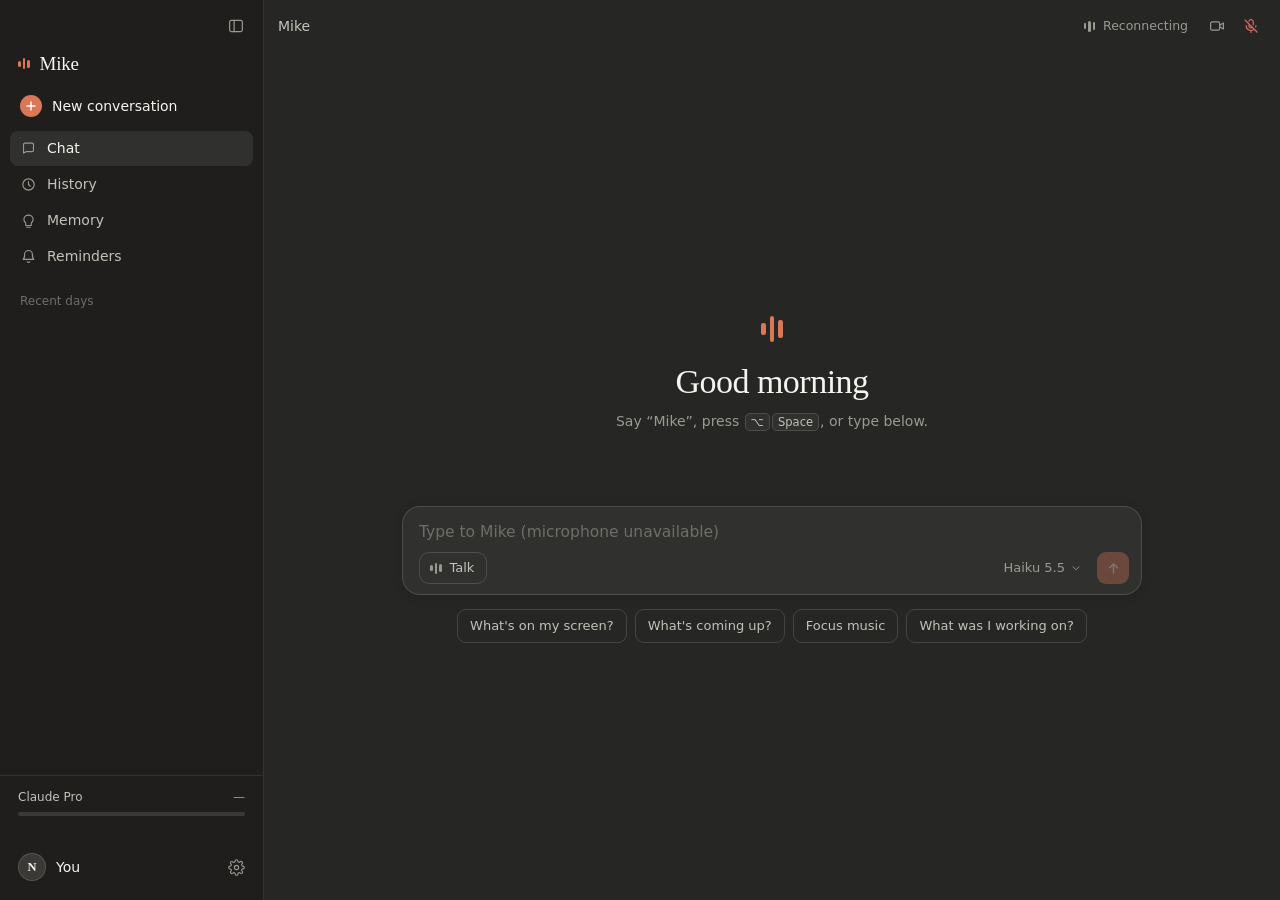
==== static/index.html @ 7b97daac "Mike: voice assistant for macOS Wake-word voice assistant with a native Mac app, speaker check so a " ====
<!doctype html>
<html lang="en" data-theme="dark">
<head>
  <meta charset="utf-8">
  <meta name="viewport" content="width=device-width, initial-scale=1">
  <title>Mike</title>
  <link rel="stylesheet" href="/static/style.css">
</head>
<body data-state="offline">
  <div class="app" id="app">
    <!-- ===================================================== sidebar -->
    <aside class="side" id="side">
      <div class="side-top drag">
        <button class="icon-btn nodrag" id="sideToggle" title="Hide sidebar (⌘\)">
          <svg viewBox="0 0 24 24"><rect x="3.5" y="4.5" width="17" height="15" rx="2.5"/><path d="M9.5 4.5v15"/></svg>
        </button>
      </div>
      <div class="brand">
        <span class="mark" aria-hidden="true"><i></i><i></i><i></i></span>
        <span class="brand-name">Mike</span>
      </div>
      <button class="new-btn" id="newBtn" title="New conversation (⌘N)">
        <svg viewBox="0 0 24 24"><path d="M12 5v14M5 12h14"/></svg><span>New conversation</span>
      </button>
      <nav class="nav" id="nav">
        <button data-view="chat" class="on"><svg viewBox="0 0 24 24"><path d="M5 18.5V6.5a2 2 0 0 1 2-2h10a2 2 0 0 1 2 2v8a2 2 0 0 1-2 2H8.5z"/></svg><span>Chat</span></button>
        <button data-view="history"><svg viewBox="0 0 24 24"><circle cx="12" cy="12" r="8"/><path d="M12 8v4l2.5 2.5"/></svg><span>History</span></button>
        <button data-view="memory"><svg viewBox="0 0 24 24"><path d="M12 4.5c-3.6 0-6.5 2.6-6.5 6 0 2.1 1.1 3.7 2.6 4.8V19h7.8v-3.7c1.5-1.1 2.6-2.7 2.6-4.8 0-3.4-2.9-6-6.5-6zM9.5 21.5h5"/></svg><span>Memory</span></button>
        <button data-view="reminders"><svg viewBox="0 0 24 24"><path d="M6.5 9a5.5 5.5 0 0 1 11 0c0 5.5 2 7 2 7h-15s2-1.5 2-7M10.3 19.5a2 2 0 0 0 3.4 0"/></svg><span>Reminders</span><em class="count" id="remCount"></em></button>
      </nav>
      <div class="recents">
        <div class="side-label">Recent days</div>
        <div class="recent-list" id="recentList"></div>
      </div>
      <div class="side-foot">
        <div class="usage" id="usage" title="Claude Pro usage in the current 5-hour window">
          <div class="usage-row"><span>Claude Pro</span><span id="usageText">—</span></div>
          <div class="meter"><i id="usageBar"></i></div>
          <div class="usage-sub" id="resetText"></div>
        </div>
        <button class="me" id="meBtn" title="Settings (⌘,)">
          <span class="avatar" id="avatar">N</span>
          <span class="me-name" id="meName">You</span>
          <svg viewBox="0 0 24 24" class="gear"><circle cx="12" cy="12" r="3"/><path d="M19.4 15a1.7 1.7 0 0 0 .3 1.8l.1.1a2 2 0 1 1-2.8 2.8l-.1-.1a1.7 1.7 0 0 0-1.8-.3 1.7 1.7 0 0 0-1 1.5V21a2 2 0 0 1-4 0v-.1a1.7 1.7 0 0 0-1.1-1.5 1.7 1.7 0 0 0-1.8.3l-.1.1a2 2 0 1 1-2.8-2.8l.1-.1a1.7 1.7 0 0 0 .3-1.8 1.7 1.7 0 0 0-1.5-1H3a2 2 0 0 1 0-4h.1a1.7 1.7 0 0 0 1.5-1.1 1.7 1.7 0 0 0-.3-1.8l-.1-.1a2 2 0 1 1 2.8-2.8l.1.1a1.7 1.7 0 0 0 1.8.3H9a1.7 1.7 0 0 0 1-1.5V3a2 2 0 0 1 4 0v.1a1.7 1.7 0 0 0 1 1.5 1.7 1.7 0 0 0 1.8-.3l.1-.1a2 2 0 1 1 2.8 2.8l-.1.1a1.7 1.7 0 0 0-.3 1.8V9a1.7 1.7 0 0 0 1.5 1H21a2 2 0 0 1 0 4h-.1a1.7 1.7 0 0 0-1.5 1z"/></svg>
        </button>
      </div>
    </aside>

    <!-- ===================================================== main -->
    <main class="pane">
      <header class="top drag">
        <button class="icon-btn nodrag side-open" id="sideOpen" title="Show sidebar (⌘\)">
          <svg viewBox="0 0 24 24"><rect x="3.5" y="4.5" width="17" height="15" rx="2.5"/><path d="M9.5 4.5v15"/></svg>
        </button>
        <div class="top-title" id="topTitle">Mike</div>
        <div class="top-right">
          <div class="status nodrag" id="status" title="What Mike is doing">
            <span class="mark live" aria-hidden="true"><i></i><i></i><i></i></span>
            <span id="statusText">Starting</span>
          </div>
          <button class="icon-btn nodrag" id="camBtn" title="Camera">
            <svg viewBox="0 0 24 24"><path d="M3.5 8.5a2 2 0 0 1 2-2h8a2 2 0 0 1 2 2v7a2 2 0 0 1-2 2h-8a2 2 0 0 1-2-2zM15.5 11l5-3v8l-5-3"/></svg>
          </button>
          <button class="icon-btn nodrag" id="micBtn" title="Microphone">
            <svg class="ico-on" viewBox="0 0 24 24"><rect x="9" y="3.5" width="6" height="11" rx="3"/><path d="M5.5 11.5a6.5 6.5 0 0 0 13 0M12 18v2.5"/></svg>
            <svg class="ico-off" viewBox="0 0 24 24"><path d="M4 4l16 16M9 9v2.5a3 3 0 0 0 5 2.2M15 10.5V6.5a3 3 0 0 0-5.8-1M5.5 11.5a6.5 6.5 0 0 0 10.6 5M18.3 13.3a6.5 6.5 0 0 0 .2-1.8M12 18v2.5"/></svg>
          </button>
        </div>
      </header>

      <!-- camera preview -->
      <div class="pip hidden" id="pip">
        <video id="cam" autoplay playsinline muted></video>
        <div class="pip-flash" id="camFlash"></div>
        <div class="pip-foot"><span id="presence">Camera off</span><button class="link" id="pipClose">Turn off</button></div>
      </div>

      <!-- ------------------------------------------- chat -->
      <section class="view chat" id="view-chat" data-view="chat">
        <div class="thread" id="thread" aria-live="polite">
          <div class="hero" id="empty">
            <span class="mark big" aria-hidden="true"><i></i><i></i><i></i></span>
            <h1 id="greeting">Good evening</h1>
            <p class="hero-sub">Say “Mike”, press <kbd>⌥</kbd><kbd>Space</kbd>, or type below.</p>
          </div>
        </div>

        <div class="dock">
          <div class="caption" id="caption" aria-live="polite"></div>

          <div class="confirm hidden" id="confirm" role="dialog" aria-labelledby="confirmTitle">
            <div class="confirm-body">
              <div class="confirm-title" id="confirmTitle"></div>
              <div class="confirm-sub">Say “yes” or “no”, or choose below.</div>
              <details><summary>Details</summary><pre id="confirmDetail"></pre></details>
            </div>
            <div class="confirm-actions">
              <button class="btn" id="denyBtn">Don't allow</button>
              <button class="btn primary" id="allowBtn">Allow</button>
            </div>
          </div>

          <form class="composer" id="form">
            <textarea id="input" rows="1" autocomplete="off" spellcheck="false" placeholder="Talk or type to Mike"></textarea>
            <div class="composer-row">
              <div class="composer-left">
                <button type="button" class="chip-btn" id="talkBtn" title="Talk (⌥Space)">
                  <span class="mark" aria-hidden="true"><i></i><i></i><i></i></span><span id="talkText">Talk</span>
                </button>
              </div>
              <div class="composer-right">
                <div class="model-pick">
                  <button type="button" class="model-btn" id="modelBtn"><span id="modelName">Haiku 5.5</span><svg viewBox="0 0 24 24"><path d="M7 10l5 5 5-5"/></svg></button>
                  <div class="menu hidden" id="modelMenu" role="menu"></div>
                </div>
                <button type="button" class="send stop hidden" id="stopBtn" title="Stop (Esc)"><svg viewBox="0 0 24 24"><rect x="7.5" y="7.5" width="9" height="9" rx="1.5"/></svg></button>
                <button type="submit" class="send" id="sendBtn" title="Send (Return)"><svg viewBox="0 0 24 24"><path d="M12 18.5v-13M6.5 11L12 5.5l5.5 5.5"/></svg></button>
              </div>
            </div>
          </form>
          <div class="suggest" id="suggestions">
            <button data-say="What's on my screen right now?">What's on my screen?</button>
            <button data-say="What have I got coming up?">What's coming up?</button>
            <button data-say="Put on something to focus to on Spotify.">Focus music</button>
            <button data-say="What was I working on lately?">What was I working on?</button>
          </div>
        </div>
      </section>

      <!-- ------------------------------------------- history -->
      <section class="view page hidden" id="view-history" data-view="history">
        <div class="page-inner">
          <div class="page-head">
            <h2>History</h2>
            <p>Every conversation with Mike, by day. Mike can search this too, just ask.</p>
          </div>
          <div class="search"><svg viewBox="0 0 24 24"><circle cx="11" cy="11" r="6.5"/><path d="M20 20l-4.2-4.2"/></svg><input id="historySearch" placeholder="Search conversations"></div>
          <div class="day-tabs" id="dayTabs"></div>
          <div class="history" id="historyList"></div>
        </div>
      </section>

      <!-- ------------------------------------------- memory -->
      <section class="view page hidden" id="view-memory" data-view="memory">
        <div class="page-inner">
          <div class="page-head">
            <h2>Memory</h2>
            <p>What Mike knows about you. He adds to it as you talk; you can edit it any time.</p>
          </div>
          <form class="add-row" id="memoryForm">
            <input id="memoryInput" placeholder="Add something Mike should remember…" autocomplete="off">
            <button class="btn" type="submit">Add</button>
          </form>
          <ul class="list" id="memoryList"></ul>
          <div class="page-foot" id="memoryFoot"></div>
        </div>
      </section>

      <!-- ------------------------------------------- reminders -->
      <section class="view page hidden" id="view-reminders" data-view="reminders">
        <div class="page-inner">
          <div class="page-head">
            <h2>Reminders</h2>
            <p>Reminders, timers and alarms Mike will say out loud. Try “Mike, remind me at 6 to call home”.</p>
          </div>
          <ul class="list" id="reminderList"></ul>
        </div>
      </section>
    </main>
  </div>

  <!-- ===================================================== settings -->
  <div class="overlay hidden" id="settings" role="dialog" aria-label="Settings">
    <div class="modal">
      <aside class="modal-nav" id="setNav">
        <div class="modal-title">Settings</div>
        <button data-sec="general" class="on">General</button>
        <button data-sec="model">Model</button>
        <button data-sec="voice">Voice &amp; hearing</button>
        <button data-sec="memory">Memory</button>
        <button data-sec="proactive">Proactive</button>
        <button data-sec="pet">Desktop pet</button>
        <button data-sec="privacy">Privacy &amp; permissions</button>
        <button data-sec="about">About</button>
      </aside>
      <div class="modal-body">
        <button class="icon-btn modal-close" id="setClose" title="Close (Esc)"><svg viewBox="0 0 24 24"><path d="M6.5 6.5l11 11M17.5 6.5l-11 11"/></svg></button>

        <section class="sec" data-sec="general">
          <h3>General</h3>
          <div class="row"><div class="row-text"><b>What should Mike call you?</b><span>Used in greetings.</span></div>
            <input class="field" id="setName" placeholder="Your name"></div>
          <div class="row"><div class="row-text"><b>Appearance</b></div>
            <div class="seg" id="setTheme"><button data-v="dark">Dark</button><button data-v="light">Light</button><button data-v="system">System</button></div></div>
          <div class="row"><div class="row-text"><b>Open at login</b><span>Start Mike when you log in to your Mac.</span></div>
            <button class="switch" id="setLogin" role="switch"><i></i></button></div>
          <div class="row"><div class="row-text"><b>Show this window at launch</b><span>Otherwise Mike starts quietly as the desktop pet.</span></div>
            <button class="switch" id="setShowLaunch" role="switch"><i></i></button></div>
          <div class="row"><div class="row-text"><b>Sounds</b><span>A soft chime when Mike starts and stops listening.</span></div>
            <button class="switch" id="setChime" role="switch"><i></i></button></div>
          <div class="row col"><div class="row-text"><b>Keyboard shortcuts</b></div>
            <div class="keys">
              <div><span>Talk to Mike, from any app</span><span><kbd>⌥</kbd><kbd>Space</kbd></span></div>
              <div><span>Quit Mike, from any app</span><span><kbd>⌥</kbd><kbd>⇧</kbd><kbd>Q</kbd></span></div>
              <div><span>Stop Mike</span><span><kbd>Esc</kbd></span></div>
              <div><span>New conversation</span><span><kbd>⌘</kbd><kbd>N</kbd></span></div>
              <div><span>Settings</span><span><kbd>⌘</kbd><kbd>,</kbd></span></div>
            </div></div>
        </section>

        <section class="sec hidden" data-sec="model">
          <h3>Model</h3>
          <div class="choices" id="setModels"></div>
          <div class="row"><div class="row-text"><b>Thinking effort</b><span>More effort is smarter but slower to answer.</span></div>
            <div class="seg" id="setEffort"><button data-v="low">Low</button><button data-v="medium">Medium</button><button data-v="high">High</button></div></div>
          <div class="row"><div class="row-text"><b>Start fresh after a break</b><span>Keeps replies fast. Memory carries over.</span></div>
            <select class="field select" id="setFresh"><option value="15">15 minutes</option><option value="30">30 minutes</option><option value="60">1 hour</option><option value="180">3 hours</option><option value="0">Never</option></select></div>
          <div class="row"><div class="row-text"><b>Claude Pro usage</b><span id="setUsage">Shown after your first request</span></div>
            <button class="btn" id="setReset">New conversation</button></div>
          <h4 class="sub">Backup brain</h4>
          <p class="sec-note">When your Claude limit runs out or Claude can't be reached, Mike keeps going on free models: cloud first, then a model on your Mac if you're offline. He switches back to Claude by himself.</p>
          <div class="row"><div class="row-text"><b>Use the backup</b><span id="backupState">Add a free key below to turn it on.</span></div>
            <div class="seg" id="setBrainMode"><button data-v="auto">Automatically</button><button data-v="claude">Never</button><button data-v="free">Always</button></div></div>
          <div class="perms" id="providers"></div>
        </section>

        <section class="sec hidden" data-sec="voice">
          <h3>Voice &amp; hearing</h3>
          <div class="row"><div class="row-text"><b>Voice</b></div>
            <div class="inline"><select class="field select" id="setVoice"></select><button class="btn" id="setVoicePreview">Preview</button></div></div>
          <div class="row"><div class="row-text"><b>Speaking speed</b><span id="setSpeedText">1.05×</span></div>
            <input type="range" class="range" id="setSpeed" min="0.8" max="1.4" step="0.05"></div>
          <div class="row"><div class="row-text"><b>Listen for “Mike”</b><span>Off: start Mike with ⌥Space, the pet, or by typing.</span></div>
            <button class="switch" id="setWake" role="switch"><i></i></button></div>
          <div class="row"><div class="row-text"><b>Talk over Mike</b><span>Start speaking while he talks and he stops to listen.</span></div>
            <button class="switch" id="setBarge" role="switch"><i></i></button></div>
          <div class="row"><div class="row-text"><b>Only answer my voice</b><span>Without his name, Mike only responds to your voice, so TV and videos can't talk to him. He learns your voice each time you say “Mike”.</span></div>
            <div class="inline"><button class="btn" id="voiceReset">Relearn</button><button class="switch" id="setVoiceMatch" role="switch"><i></i></button></div></div>
          <div class="row"><div class="row-text"><b>Keep listening after a reply</b><span>Answer back without saying his name again.</span></div>
            <select class="field select" id="setFollow"><option value="0">Off</option><option value="6">6 seconds</option><option value="10">10 seconds</option><option value="15">15 seconds</option><option value="25">25 seconds</option></select></div>
          <div class="row"><div class="row-text"><b>Microphone</b><span id="micHint">Mike listens on this device.</span></div>
            <div class="inline"><select class="field select" id="setMicDevice"></select><button class="switch" id="setMic" role="switch"><i></i></button></div></div>
        </section>

        <section class="sec hidden" data-sec="memory">
          <h3>Memory</h3>
          <div class="row"><div class="row-text"><b>Remember automatically</b><span>After each conversation, Mike saves what's worth keeping.</span></div>
            <button class="switch" id="setMemAuto" role="switch"><i></i></button></div>
          <div class="row"><div class="row-text"><b>Use Claude's memory</b><span id="setClaudeMemText">Mike reads the notes from your Claude Code sessions.</span></div>
            <button class="switch" id="setClaudeMem" role="switch"><i></i></button></div>
          <div class="row"><div class="row-text"><b>What Mike knows</b><span id="setMemCount">—</span></div>
            <div class="inline"><button class="btn" id="setMemOpen">View memory</button><button class="btn" id="setMemFile">Open file</button></div></div>
        </section>

        <section class="sec hidden" data-sec="proactive">
          <h3>Proactive</h3>
          <div class="row"><div class="row-text"><b>Welcome back</b><span>A short hello when you return after a while.</span></div>
            <button class="switch" id="setWelcome" role="switch"><i></i></button></div>
          <div class="row"><div class="row-text"><b>Morning briefing</b><span>Weather and what's on today, the first time you sit down.</span></div>
            <button class="switch" id="setMorning" role="switch"><i></i></button></div>
          <div class="row"><div class="row-text"><b>Break reminders</b><span>A nudge to stretch after working nonstop.</span></div>
            <select class="field select" id="setBreak"><option value="0">Off</option><option value="60">Every hour</option><option value="90">Every 90 minutes</option><option value="120">Every 2 hours</option><option value="180">Every 3 hours</option></select></div>
        </section>

        <section class="sec hidden" data-sec="pet">
          <h3>Desktop pet</h3>
          <div class="row"><div class="row-text"><b>Show the pet</b><span>The pet is how Mike appears when you call him.</span></div>
            <div class="seg" id="setPetMode"><button data-v="active">When active</button><button data-v="always">Always</button><button data-v="off">Never</button></div></div>
          <div class="pet-grid" id="petGrid"></div>
        </section>

        <section class="sec hidden" data-sec="privacy">
          <h3>Privacy &amp; permissions</h3>
          <p class="sec-note">Speech is transcribed on your Mac. Only your requests go to Claude, on your Pro plan.</p>
          <div class="perms" id="perms"></div>
          <div class="row"><div class="row-text"><b>Use the camera to notice you</b><span>Off: Mike notices you from keyboard and mouse activity and only turns the camera on when you ask him to look.</span></div>
            <button class="switch" id="setCamPresence" role="switch"><i></i></button></div>
          <div class="row"><div class="row-text"><b>Camera</b></div><select class="field select" id="setCamDevice"></select></div>
        </section>

        <section class="sec hidden" data-sec="about">
          <h3>About</h3>
          <div class="about">
            <span class="mark big" aria-hidden="true"><i></i><i></i><i></i></span>
            <div><b>Mike</b><span id="aboutVersion">Version 1.0</span></div>
          </div>
          <div class="row"><div class="row-text"><b>Brain</b><span id="aboutBrain">Claude Code on your Claude Pro plan</span></div></div>
          <div class="row"><div class="row-text"><b>Data folder</b><span id="aboutData">~/mike/data</span></div>
            <button class="btn" id="aboutOpenData">Show in Finder</button></div>
          <div class="row"><div class="row-text"><b>Quit Mike</b><span>Also stops listening. Shortcut: ⌥⇧Q.</span></div>
            <button class="btn danger" id="aboutQuit">Quit</button></div>
        </section>
      </div>
    </div>
  </div>

  <div class="overlay hidden" id="gate">
    <div class="gate">
      <p>Mike needs one click to start listening and speaking.</p>
      <button class="btn primary" id="gateBtn">Start Mike</button>
    </div>
  </div>

  <script type="module" src="/static/app.js"></script>
</body>
</html>
---- static/style.css ----
/* Mike — calm, professional dark interface (light theme included). */
:root, [data-theme="dark"] {
  color-scheme: dark;
  --bg: #262624;          /* main surface */
  --side: #1f1e1d;        /* sidebar */
  --raise: #30302e;       /* composer, cards */
  --raise-2: #3a3936;     /* hover */
  --sunk: #1a1918;        /* inputs inside cards */
  --line: rgba(222, 220, 209, 0.10);
  --line-2: rgba(222, 220, 209, 0.17);
  --text: #f5f4ef;
  --text-2: #c3c1b8;
  --muted: #9b998f;
  --faint: #6f6d66;
  --accent: #d97757;      /* clay */
  --accent-2: #c6613f;
  --accent-ink: #ffffff;
  --accent-soft: rgba(217, 119, 87, 0.14);
  --danger: #e0685a;
  --shadow: 0 10px 40px rgba(0, 0, 0, 0.45), 0 0 0 1px rgba(222, 220, 209, 0.08);
}
[data-theme="light"] {
  color-scheme: light;
  --bg: #faf9f5; --side: #f3f1ea; --raise: #ffffff; --raise-2: #f0eee6; --sunk: #f5f4ee;
  --line: rgba(31, 30, 29, 0.10); --line-2: rgba(31, 30, 29, 0.17);
  --text: #1f1e1d; --text-2: #3d3d3a; --muted: #73726c; --faint: #a3a19a;
  --accent: #c96442; --accent-2: #b4552f; --accent-ink: #ffffff; --accent-soft: rgba(201, 100, 66, 0.10);
  --danger: #c0473a;
  --shadow: 0 10px 40px rgba(31, 30, 29, 0.12), 0 0 0 1px rgba(31, 30, 29, 0.08);
}

* { box-sizing: border-box; }
html, body { margin: 0; height: 100%; }
body {
  background: var(--bg); color: var(--text);
  font: 14px/1.5 -apple-system, BlinkMacSystemFont, "SF Pro Text", "Helvetica Neue", system-ui, sans-serif;
  -webkit-font-smoothing: antialiased; overflow: hidden;
  -webkit-user-select: none; user-select: none;
}
input, textarea, select, button { font: inherit; color: inherit; }
button { cursor: default; background: none; border: 0; padding: 0; }
svg { width: 18px; height: 18px; fill: none; stroke: currentColor; stroke-width: 1.6; stroke-linecap: round; stroke-linejoin: round; flex: none; }
.hidden { display: none !important; }
kbd {
  display: inline-block; min-width: 20px; padding: 1px 5px; margin: 0 1px; border-radius: 5px; text-align: center;
  font: 500 11.5px -apple-system, system-ui; color: var(--text-2); background: var(--raise); border: 1px solid var(--line-2);
}
::selection { background: var(--accent-soft); }
.reply, .you, .list li span, pre { -webkit-user-select: text; user-select: text; }

/* ---------------------------------------------------------------- Mike mark (status glyph) */
.mark { display: inline-flex; align-items: center; gap: 2px; height: 14px; }
.mark i { width: 2.5px; height: 6px; border-radius: 2px; background: currentColor; }
.mark i:nth-child(2) { height: 11px; } .mark i:nth-child(3) { height: 8px; }
.mark.big { height: 30px; gap: 4px; color: var(--accent); }
.mark.big i { width: 4.5px; height: 12px; } .mark.big i:nth-child(2) { height: 26px; } .mark.big i:nth-child(3) { height: 18px; }
@keyframes bar { 0%, 100% { transform: scaleY(1); } 50% { transform: scaleY(.4); } }
@keyframes breathe { 0%, 100% { opacity: .4; } 50% { opacity: 1; } }
body[data-state="listening"] .mark.live, body[data-state="speaking"] .mark.live,
body[data-state="listening"] #talkBtn .mark, body[data-state="speaking"] #talkBtn .mark { color: var(--accent); }
body[data-state="listening"] .mark.live i, body[data-state="speaking"] .mark.live i,
body[data-state="listening"] #talkBtn .mark i, body[data-state="speaking"] #talkBtn .mark i { animation: bar .9s ease-in-out infinite; }
.mark i:nth-child(2) { animation-delay: .15s !important; } .mark i:nth-child(3) { animation-delay: .3s !important; }
body[data-state="thinking"] .mark.live i { animation: breathe 1.2s ease-in-out infinite; }
body[data-state="confirming"] .mark.live { color: var(--accent); }

/* ---------------------------------------------------------------- layout */
.app { display: flex; height: 100vh; }
.icon-btn {
  width: 30px; height: 30px; display: inline-grid; place-items: center; border-radius: 8px; color: var(--muted);
  transition: background .15s, color .15s;
}
.icon-btn:hover { background: var(--raise-2); color: var(--text); }

/* sidebar */
.side {
  width: 264px; flex: none; display: flex; flex-direction: column; background: var(--side);
  border-right: 1px solid var(--line); transition: margin-left .22s ease; min-height: 0;
}
.app.collapsed .side { margin-left: -265px; }
.side-top { height: 52px; display: flex; align-items: center; justify-content: flex-end; padding: 0 12px 0 84px; flex: none; }
.brand { display: flex; align-items: center; gap: 10px; padding: 2px 18px 14px; color: var(--accent); }
.brand-name { font: 500 19px/1 "New York", ui-serif, Georgia, serif; color: var(--text); letter-spacing: -.01em; }
.new-btn {
  margin: 0 10px 6px; display: flex; align-items: center; gap: 10px; padding: 8px 10px; border-radius: 10px;
  color: var(--text); font-weight: 500;
}
.new-btn svg { width: 14px; height: 14px; padding: 4px; box-sizing: content-box; border-radius: 50%; background: var(--accent); color: var(--accent-ink); stroke-width: 2.4; }
.new-btn:hover { background: var(--raise-2); }
.nav { display: flex; flex-direction: column; gap: 1px; padding: 0 10px; }
.nav button, .recent-list button {
  display: flex; align-items: center; gap: 10px; padding: 7px 10px; border-radius: 8px; color: var(--text-2); text-align: left;
}
.nav button:hover, .recent-list button:hover { background: var(--raise-2); color: var(--text); }
.nav button.on { background: var(--raise); color: var(--text); }
.nav svg { width: 17px; height: 17px; color: var(--muted); }
.nav .count { margin-left: auto; font: 500 11.5px -apple-system; font-style: normal; color: var(--muted); }
.recents { flex: 1; min-height: 0; display: flex; flex-direction: column; margin-top: 18px; }
.side-label { padding: 0 20px 6px; font-size: 12px; color: var(--faint); font-weight: 500; }
.recent-list { overflow-y: auto; padding: 0 10px 10px; display: flex; flex-direction: column; gap: 1px; }
.recent-list button { flex-direction: column; align-items: flex-start; gap: 0; padding: 6px 10px; }
.recent-list b { font-weight: 500; font-size: 13px; color: var(--text-2); }
.recent-list span { font-size: 12px; color: var(--faint); white-space: nowrap; overflow: hidden; text-overflow: ellipsis; max-width: 100%; }
.side-foot { border-top: 1px solid var(--line); padding: 12px 10px; display: flex; flex-direction: column; gap: 10px; }
.usage { padding: 0 8px; }
.usage-row { display: flex; justify-content: space-between; font-size: 12px; color: var(--muted); }
.usage-row span:first-child { color: var(--text-2); font-weight: 500; }
.meter { height: 4px; border-radius: 3px; background: var(--raise-2); margin: 6px 0 4px; overflow: hidden; }
.meter i { display: block; height: 100%; width: 0; background: var(--text-2); border-radius: 3px; transition: width .5s; }
.meter i.high { background: var(--accent); }
.usage-sub { font-size: 11.5px; color: var(--faint); min-height: 16px; }
.me { display: flex; align-items: center; gap: 10px; padding: 7px 8px; border-radius: 10px; text-align: left; }
.me:hover { background: var(--raise-2); }
.avatar {
  width: 28px; height: 28px; border-radius: 50%; display: grid; place-items: center; flex: none;
  background: var(--raise-2); color: var(--text); font: 600 12.5px -apple-system; border: 1px solid var(--line-2);
}
.me-name { flex: 1; font-weight: 500; white-space: nowrap; overflow: hidden; text-overflow: ellipsis; }
.me .gear { color: var(--muted); width: 17px; height: 17px; }

/* main pane */
.pane { flex: 1; min-width: 0; display: flex; flex-direction: column; position: relative; }
.top { height: 52px; flex: none; display: flex; align-items: center; gap: 10px; padding: 0 14px; }
.side-open { display: none !important; }
.app.collapsed .side-open { display: inline-grid !important; margin-left: 72px; }
.top-title { font-weight: 500; color: var(--text-2); }
.top-right { margin-left: auto; display: flex; align-items: center; gap: 4px; }
.status { display: flex; align-items: center; gap: 8px; padding: 4px 10px; color: var(--muted); font-size: 12.5px; }
#micBtn .ico-off { display: none; }
#micBtn.off .ico-on { display: none; } #micBtn.off .ico-off { display: block; } #micBtn.off { color: var(--danger); }
#camBtn.on { color: var(--text); background: var(--raise); }

.view { flex: 1; min-height: 0; display: flex; flex-direction: column; }

/* ---------------------------------------------------------------- chat */
.thread { flex: 1; overflow-y: auto; padding: 8px 24px 24px; }
.thread > * { max-width: 740px; margin-left: auto; margin-right: auto; }
.hero { display: flex; flex-direction: column; align-items: center; justify-content: flex-end; text-align: center; min-height: 100%; padding-bottom: 28px; }
.hero h1 { font: 400 34px/1.2 "New York", ui-serif, Georgia, serif; letter-spacing: -.015em; margin: 18px 0 8px; color: var(--text); }
.hero-sub { color: var(--muted); margin: 0; }
.chat.empty .thread { flex: 1 1 0; }
.chat.empty .dock { flex: 1 1 0; }

.turn { padding: 12px 0 6px; }
.you-row { display: flex; gap: 10px; align-items: flex-start; margin-bottom: 14px; }
.you-row .avatar { width: 26px; height: 26px; font-size: 11.5px; margin-top: 7px; }
.you {
  max-width: 85%; padding: 9px 14px; border-radius: 14px;
  background: var(--raise); color: var(--text); white-space: pre-wrap; word-wrap: break-word;
}
.via { display: inline-flex; vertical-align: -3px; margin-left: 8px; color: var(--faint); }
.via svg { width: 14px; height: 14px; }
.actions { display: flex; flex-direction: column; gap: 4px; margin: 0 0 8px; }
.action { display: flex; align-items: center; gap: 8px; font-size: 13px; color: var(--muted); }
.action svg { width: 15px; height: 15px; color: var(--faint); }
.action.denied { color: var(--danger); }
.reply { font: 16px/1.65 "New York", ui-serif, Georgia, serif; color: var(--text); white-space: pre-wrap; word-wrap: break-word; }
.reply.live::after { content: ""; display: inline-block; width: 7px; height: 7px; margin-left: 4px; border-radius: 50%; background: var(--accent); vertical-align: 2px; animation: breathe 1s ease-in-out infinite; }
.meta { margin-top: 8px; font-size: 12px; color: var(--faint); }
.divider { color: var(--faint); font-size: 12px; margin: 18px auto; display: flex; align-items: center; gap: 12px; }
.divider::before, .divider::after { content: ""; flex: 1; height: 1px; background: var(--line); }

.dock { flex: none; padding: 0 24px 16px; }
.dock > * { max-width: 740px; margin-left: auto; margin-right: auto; }
.caption { min-height: 22px; font-size: 13px; color: var(--muted); padding: 0 6px 6px; opacity: 0; transition: opacity .2s; white-space: nowrap; overflow: hidden; text-overflow: ellipsis; }
.caption.show { opacity: 1; }

.composer {
  display: block; background: var(--raise); border: 1px solid var(--line-2); border-radius: 18px; padding: 12px 12px 10px 16px;
  box-shadow: 0 2px 12px rgba(0, 0, 0, .12); transition: border-color .15s;
}
.composer:focus-within { border-color: rgba(222, 220, 209, 0.26); }
[data-theme="light"] .composer:focus-within { border-color: rgba(31, 30, 29, 0.26); }
.composer textarea {
  display: block; width: 100%; resize: none; border: 0; outline: 0; background: transparent; font-size: 15.5px; line-height: 1.5;
  max-height: 180px; padding: 2px 0 8px; overflow-y: hidden; -webkit-user-select: text; user-select: text;
}
.composer textarea.scroll { overflow-y: auto; }
.composer textarea::placeholder { color: var(--faint); }
.composer-row { display: flex; align-items: center; justify-content: space-between; }
.composer-left, .composer-right { display: flex; align-items: center; gap: 6px; }
.chip-btn {
  display: inline-flex; align-items: center; gap: 8px; height: 32px; padding: 0 12px 0 10px; border-radius: 10px;
  color: var(--text-2); border: 1px solid var(--line-2); font-size: 13px;
}
.chip-btn:hover { background: var(--raise-2); color: var(--text); }
.chip-btn .mark { color: var(--muted); }
.model-pick { position: relative; }
.model-btn { display: inline-flex; align-items: center; gap: 4px; height: 32px; padding: 0 8px 0 10px; border-radius: 8px; color: var(--muted); font-size: 13px; }
.model-btn:hover { background: var(--raise-2); color: var(--text); }
.model-btn svg { width: 14px; height: 14px; }
.send {
  width: 32px; height: 32px; display: grid; place-items: center; border-radius: 9px; background: var(--accent); color: var(--accent-ink);
  transition: background .15s, opacity .15s;
}
.send:hover { background: var(--accent-2); }
.send:disabled { opacity: .35; }
.send svg { width: 17px; height: 17px; stroke-width: 2; }
.send.stop { background: var(--text); color: var(--bg); }
.send.stop svg { fill: currentColor; stroke: none; }

.menu {
  position: absolute; right: 0; bottom: calc(100% + 8px); width: 300px; padding: 6px; border-radius: 14px; z-index: 20;
  background: var(--raise); box-shadow: var(--shadow);
}
.menu button { width: 100%; display: grid; grid-template-columns: 1fr 18px; gap: 2px 8px; padding: 8px 10px; border-radius: 9px; text-align: left; }
.menu button:hover { background: var(--raise-2); }
.menu b { font-weight: 500; }
.menu span { grid-column: 1; font-size: 12.5px; color: var(--muted); }
.menu svg { grid-row: 1 / 3; grid-column: 2; align-self: center; color: var(--accent); width: 16px; height: 16px; visibility: hidden; }
.menu .on svg { visibility: visible; }

.suggest { display: flex; flex-wrap: wrap; gap: 8px; justify-content: center; margin-top: 14px; }
.suggest button {
  padding: 6px 12px; border-radius: 9px; border: 1px solid var(--line-2); color: var(--text-2); font-size: 13px;
  transition: background .15s, color .15s;
}
.suggest button:hover { background: var(--raise); color: var(--text); }
.chat:not(.empty) .suggest { display: none; }

.confirm {
  display: flex; gap: 16px; align-items: flex-start; padding: 14px 16px; margin-bottom: 10px; border-radius: 14px;
  background: var(--raise); border: 1px solid var(--line-2);
}
.confirm-body { flex: 1; min-width: 0; }
.confirm-title { font-weight: 600; }
.confirm-sub { color: var(--muted); font-size: 13px; margin-top: 2px; }
.confirm details { margin-top: 6px; font-size: 12.5px; color: var(--muted); }
.confirm pre { max-height: 150px; overflow: auto; background: var(--sunk); padding: 10px; border-radius: 8px; font: 12px ui-monospace, Menlo, monospace; color: var(--text-2); }
.confirm-actions { display: flex; gap: 8px; }

/* camera preview */
.pip {
  position: absolute; top: 56px; right: 16px; width: 280px; border-radius: 14px; overflow: hidden; z-index: 15;
  background: var(--raise); box-shadow: var(--shadow);
}
.pip video { display: block; width: 100%; aspect-ratio: 16 / 10; object-fit: cover; transform: scaleX(-1); background: #000; }
.pip-flash { position: absolute; inset: 0; background: #fff; opacity: 0; pointer-events: none; }
.pip-flash.on { animation: flash .5s ease-out; }
@keyframes flash { 0% { opacity: .55; } 100% { opacity: 0; } }
.pip-foot { display: flex; justify-content: space-between; align-items: center; padding: 8px 12px; font-size: 12.5px; color: var(--muted); }
.link { color: var(--text-2); font-size: 12.5px; }
.link:hover { color: var(--text); text-decoration: underline; }

/* ---------------------------------------------------------------- pages (history, memory, reminders) */
.page { overflow-y: auto; }
.page-inner { max-width: 740px; width: 100%; margin: 0 auto; padding: 18px 24px 40px; }
.page-head h2 { font: 400 28px/1.2 "New York", ui-serif, Georgia, serif; margin: 0 0 6px; letter-spacing: -.01em; }
.page-head p { margin: 0 0 20px; color: var(--muted); }
.search, .add-row { display: flex; align-items: center; gap: 8px; margin-bottom: 14px; }
.search { padding: 0 12px; border-radius: 11px; background: var(--raise); border: 1px solid var(--line-2); }
.search svg { color: var(--faint); width: 16px; height: 16px; }
.search input, .add-row input { flex: 1; border: 0; outline: 0; background: transparent; height: 38px; -webkit-user-select: text; user-select: text; }
.add-row input { padding: 0 12px; border-radius: 11px; background: var(--raise); border: 1px solid var(--line-2); }
.add-row .btn { height: 38px; }
.day-tabs { display: flex; gap: 6px; flex-wrap: wrap; margin-bottom: 8px; }
.day-tabs button { padding: 5px 11px; border-radius: 8px; color: var(--muted); font-size: 12.5px; border: 1px solid var(--line); }
.day-tabs button:hover { color: var(--text); background: var(--raise); }
.day-tabs button.on { color: var(--text); background: var(--raise); border-color: var(--line-2); }
.history { display: flex; flex-direction: column; }
.h-item { padding: 14px 2px; border-bottom: 1px solid var(--line); }
.h-time { font-size: 12px; color: var(--faint); margin-bottom: 4px; }
.h-you { color: var(--text); font-weight: 500; margin-bottom: 4px; -webkit-user-select: text; user-select: text; }
.h-mike { color: var(--text-2); font: 15px/1.6 "New York", ui-serif, Georgia, serif; -webkit-user-select: text; user-select: text; }
.empty-note { color: var(--muted); padding: 30px 0; text-align: center; list-style: none; }
.list { list-style: none; margin: 0; padding: 0; border-top: 1px solid var(--line); }
.list li { display: flex; align-items: center; gap: 12px; padding: 12px 2px; border-bottom: 1px solid var(--line); }
.list li span { flex: 1; }
.list li small { display: block; color: var(--muted); font-size: 12.5px; }
.list li .icon-btn { opacity: 0; }
.list li:hover .icon-btn { opacity: 1; }
.page-foot { color: var(--faint); font-size: 12.5px; margin-top: 16px; }

/* ---------------------------------------------------------------- buttons & controls */
.btn {
  height: 32px; padding: 0 14px; border-radius: 9px; border: 1px solid var(--line-2); color: var(--text); font-weight: 500; font-size: 13px;
  white-space: nowrap; transition: background .15s;
}
.btn:hover { background: var(--raise-2); }
.btn.primary { background: var(--text); color: var(--bg); border-color: transparent; }
.btn.primary:hover { opacity: .9; }
.btn.danger { color: var(--danger); }
.field {
  height: 32px; min-width: 190px; padding: 0 10px; border-radius: 9px; border: 1px solid var(--line-2); background: var(--sunk);
  outline: 0; -webkit-user-select: text; user-select: text;
}
.field:focus { border-color: var(--muted); }
.select { -webkit-appearance: none; appearance: none; padding-right: 28px;
  background-image: url("data:image/svg+xml,%3Csvg xmlns='http://www.w3.org/2000/svg' viewBox='0 0 24 24' fill='none' stroke='%239b998f' stroke-width='2' stroke-linecap='round'%3E%3Cpath d='M7 10l5 5 5-5'/%3E%3C/svg%3E");
  background-repeat: no-repeat; background-position: right 8px center; background-size: 14px; }
.switch { width: 36px; height: 21px; border-radius: 11px; background: var(--raise-2); position: relative; flex: none; transition: background .2s; border: 1px solid var(--line-2); }
.switch i { position: absolute; top: 2px; left: 2px; width: 15px; height: 15px; border-radius: 50%; background: #fff; box-shadow: 0 1px 2px rgba(0,0,0,.3); transition: transform .2s; }
.switch[aria-checked="true"] { background: var(--accent); border-color: transparent; }
.switch[aria-checked="true"] i { transform: translateX(15px); }
.seg { display: inline-flex; padding: 2px; border-radius: 9px; background: var(--sunk); border: 1px solid var(--line-2); flex: none; }
.seg button { padding: 4px 12px; border-radius: 7px; color: var(--muted); font-size: 13px; }
.seg button.on { background: var(--raise-2); color: var(--text); box-shadow: 0 1px 2px rgba(0,0,0,.2); }
.range { width: 190px; accent-color: var(--accent); }
.inline { display: flex; gap: 8px; align-items: center; }

/* ---------------------------------------------------------------- settings modal */
.overlay { position: fixed; inset: 0; z-index: 50; display: grid; place-items: center; background: rgba(0, 0, 0, .5); padding: 24px; }
[data-theme="light"] .overlay { background: rgba(31, 30, 29, .25); }
.modal {
  width: min(860px, 100%); height: min(620px, 100%); display: flex; border-radius: 16px; overflow: hidden;
  background: var(--bg); box-shadow: var(--shadow);
}
.modal-nav { width: 210px; flex: none; padding: 18px 10px; background: var(--side); border-right: 1px solid var(--line); display: flex; flex-direction: column; gap: 1px; }
.modal-title { font: 400 20px "New York", ui-serif, Georgia, serif; padding: 2px 10px 14px; }
.modal-nav button { text-align: left; padding: 7px 10px; border-radius: 8px; color: var(--text-2); }
.modal-nav button:hover { background: var(--raise-2); color: var(--text); }
.modal-nav button.on { background: var(--raise); color: var(--text); }
.modal-body { flex: 1; overflow-y: auto; padding: 26px 30px 30px; position: relative; }
.modal-close { position: absolute; top: 14px; right: 14px; }
.sec h3 { font: 400 22px "New York", ui-serif, Georgia, serif; margin: 0 0 14px; }
.sec-note { color: var(--muted); margin: -4px 0 12px; }
.row { display: flex; align-items: center; justify-content: space-between; gap: 20px; padding: 14px 0; border-bottom: 1px solid var(--line); }
.row.col { flex-direction: column; align-items: stretch; gap: 10px; }
.row-text { display: flex; flex-direction: column; min-width: 0; }
.row-text b { font-weight: 500; }
.row-text span { color: var(--muted); font-size: 12.5px; }
.keys { display: flex; flex-direction: column; gap: 6px; }
.keys > div { display: flex; justify-content: space-between; align-items: center; color: var(--text-2); font-size: 13px; }
.choices { display: flex; flex-direction: column; gap: 8px; margin-bottom: 6px; }
.choice { display: flex; align-items: center; gap: 12px; padding: 12px 14px; border-radius: 12px; border: 1px solid var(--line-2); text-align: left; }
.choice:hover { background: var(--raise); }
.choice.on { border-color: var(--accent); background: var(--accent-soft); }
.choice .radio { width: 16px; height: 16px; border-radius: 50%; border: 1.5px solid var(--faint); flex: none; position: relative; }
.choice.on .radio { border-color: var(--accent); }
.choice.on .radio::after { content: ""; position: absolute; inset: 3px; border-radius: 50%; background: var(--accent); }
.choice b { font-weight: 500; display: block; }
.choice span { color: var(--muted); font-size: 12.5px; }
.perms { border-top: 1px solid var(--line); }
.sub { font: 400 18px "New York", ui-serif, Georgia, serif; margin: 30px 0 6px; }
.prov-key { display: flex; gap: 8px; align-items: center; }
.prov-key .field { min-width: 0; width: 170px; }
.link-btn { color: var(--text-2); font-size: 12.5px; white-space: nowrap; }
.link-btn:hover { color: var(--text); text-decoration: underline; }
.perm { display: flex; align-items: center; gap: 14px; padding: 12px 0; border-bottom: 1px solid var(--line); }
.perm .p-ico { width: 34px; height: 34px; border-radius: 9px; background: var(--raise); display: grid; place-items: center; color: var(--text-2); flex: none; }
.perm .p-text { flex: 1; }
.perm .p-text b { font-weight: 500; display: block; }
.perm .p-text span { color: var(--muted); font-size: 12.5px; }
.perm .p-state { font-size: 12.5px; color: var(--muted); display: flex; align-items: center; gap: 6px; white-space: nowrap; }
.perm .p-state svg { width: 15px; height: 15px; }
.perm .p-state.ok { color: var(--text-2); }
.perm .p-state.bad { color: var(--danger); }
.pet-grid { display: grid; grid-template-columns: repeat(auto-fill, minmax(118px, 1fr)); gap: 10px; margin-top: 16px; }
.pet-card { border-radius: 12px; border: 1px solid var(--line-2); padding: 10px 8px 8px; display: flex; flex-direction: column; align-items: center; gap: 4px; }
.pet-card:hover { background: var(--raise); }
.pet-card.selected { border-color: var(--accent); background: var(--accent-soft); }
.pet-card canvas { width: 88px; height: 88px; image-rendering: pixelated; }
.pet-card b { font-weight: 500; font-size: 13px; }
.about { display: flex; align-items: center; gap: 16px; padding: 6px 0 16px; border-bottom: 1px solid var(--line); }
.about b { display: block; font: 400 20px "New York", ui-serif, Georgia, serif; }
.about span { color: var(--muted); font-size: 13px; }

.gate { background: var(--raise); padding: 24px 28px; border-radius: 16px; text-align: center; box-shadow: var(--shadow); }
.gate p { margin: 0 0 14px; color: var(--text-2); }

/* scrollbars */
::-webkit-scrollbar { width: 10px; height: 10px; }
::-webkit-scrollbar-thumb { background: var(--line-2); border-radius: 10px; border: 3px solid transparent; background-clip: content-box; }
::-webkit-scrollbar-track { background: transparent; }

/* narrow windows */
@media (max-width: 760px) {
  .side { position: absolute; z-index: 30; height: 100%; box-shadow: var(--shadow); }
  .thread, .dock { padding-left: 16px; padding-right: 16px; }
  .modal-nav { width: 160px; }
  .field { min-width: 140px; }
}
.r-ico { display: grid; place-items: center; width: 32px; height: 32px; border-radius: 9px; background: var(--raise); color: var(--text-2); flex: none; font-style: normal; }
.r-ico svg { width: 16px; height: 16px; }
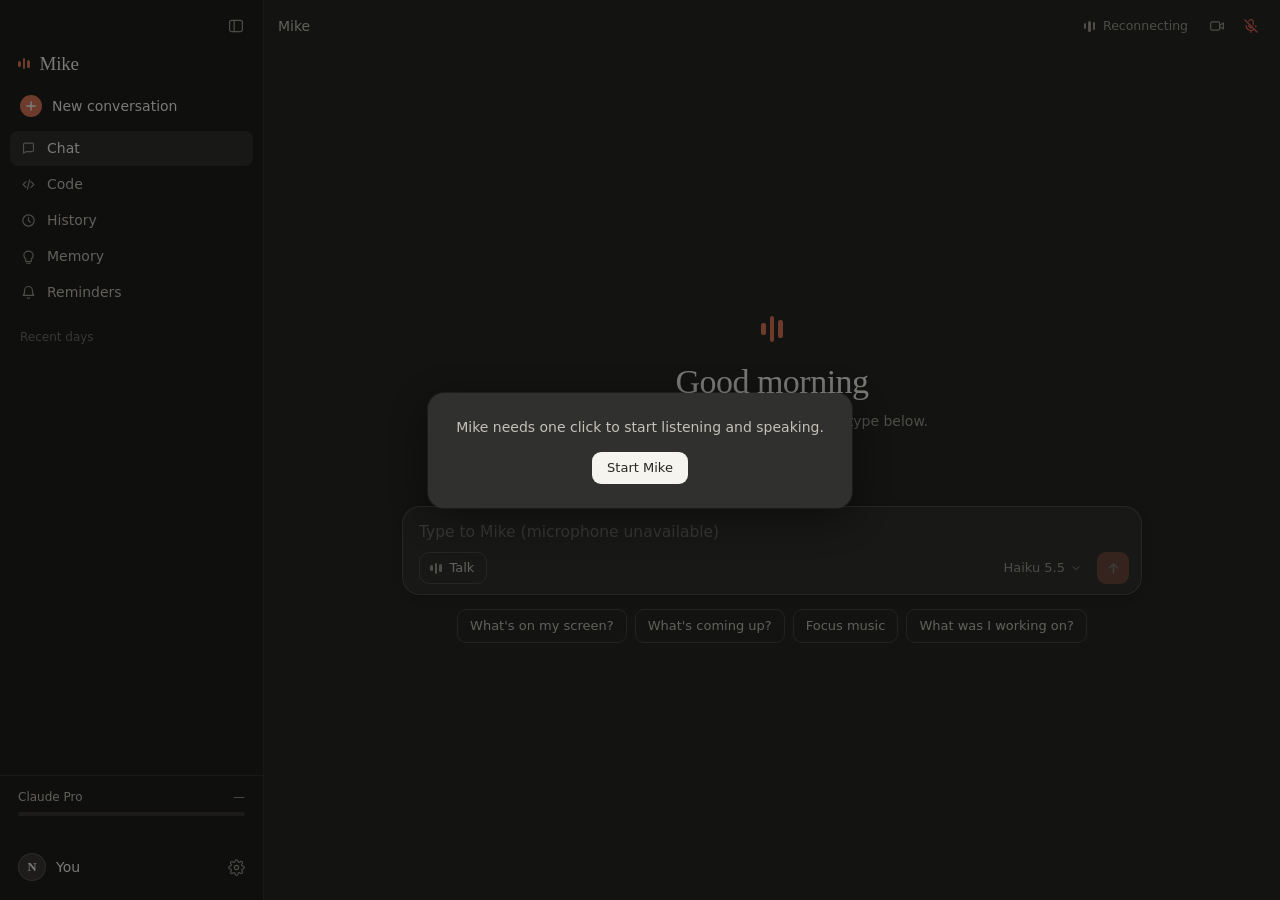
==== commit 5d559632: "Code tab, terminals, free-model coding, sturdier hearing and mic - Code tab in the Mike window (Clau" ====
--- a/static/index.html
+++ b/static/index.html
@@ -24,6 +24,7 @@
       </button>
       <nav class="nav" id="nav">
         <button data-view="chat" class="on"><svg viewBox="0 0 24 24"><path d="M5 18.5V6.5a2 2 0 0 1 2-2h10a2 2 0 0 1 2 2v8a2 2 0 0 1-2 2H8.5z"/></svg><span>Chat</span></button>
+        <button data-view="code"><svg viewBox="0 0 24 24"><path d="M8.5 8l-4 4 4 4M15.5 8l4 4-4 4M13.5 5.5l-3 13"/></svg><span>Code</span></button>
         <button data-view="history"><svg viewBox="0 0 24 24"><circle cx="12" cy="12" r="8"/><path d="M12 8v4l2.5 2.5"/></svg><span>History</span></button>
         <button data-view="memory"><svg viewBox="0 0 24 24"><path d="M12 4.5c-3.6 0-6.5 2.6-6.5 6 0 2.1 1.1 3.7 2.6 4.8V19h7.8v-3.7c1.5-1.1 2.6-2.7 2.6-4.8 0-3.4-2.9-6-6.5-6zM9.5 21.5h5"/></svg><span>Memory</span></button>
         <button data-view="reminders"><svg viewBox="0 0 24 24"><path d="M6.5 9a5.5 5.5 0 0 1 11 0c0 5.5 2 7 2 7h-15s2-1.5 2-7M10.3 19.5a2 2 0 0 0 3.4 0"/></svg><span>Reminders</span><em class="count" id="remCount"></em></button>
@@ -127,6 +128,87 @@
         </div>
       </section>
 
+      <!-- ------------------------------------------- code -->
+      <section class="view code hidden" id="view-code" data-view="code">
+        <div class="cx-bar">
+          <button class="cx-proj" id="cxProj" type="button" aria-haspopup="true">
+            <svg viewBox="0 0 24 24"><path d="M4.5 7.5a2 2 0 0 1 2-2h3.3l2 2.2h5.7a2 2 0 0 1 2 2v7.3a2 2 0 0 1-2 2h-11a2 2 0 0 1-2-2z"/></svg>
+            <b id="cxProjName">No project</b>
+            <svg class="chev" viewBox="0 0 24 24"><path d="M7 10l5 5 5-5"/></svg>
+          </button>
+          <span class="cx-branch hidden" id="cxBranch"><svg viewBox="0 0 24 24"><circle cx="7" cy="6" r="2"/><circle cx="7" cy="18" r="2"/><circle cx="17" cy="9" r="2"/><path d="M7 8v8M17 11c0 3-4 3-10 5"/></svg><span id="cxBranchName"></span></span>
+          <div class="cx-grow"></div>
+          <div class="cx-cmds" id="cxCmds"></div>
+          <button class="cx-tool" id="cxTermBtn" type="button" title="Terminal (⌃`)"><svg viewBox="0 0 24 24"><rect x="3.5" y="5" width="17" height="14" rx="2.5"/><path d="M7.5 10l3 2.5-3 2.5M13 15h4"/></svg><i class="badge hidden" id="cxTermBadge"></i></button>
+          <button class="cx-tool" id="cxPanelBtn" type="button" title="Changes and files"><svg viewBox="0 0 24 24"><rect x="3.5" y="4.5" width="17" height="15" rx="2.5"/><path d="M14.5 4.5v15"/></svg><i class="badge hidden" id="cxPanelBadge"></i></button>
+        </div>
+
+        <div class="cx-main">
+          <div class="cx-center">
+            <div class="cx-feed" id="cxFeed">
+              <div class="cx-empty" id="cxEmpty">
+                <span class="mark big" aria-hidden="true"><i></i><i></i><i></i></span>
+                <h2 id="cxEmptyTitle">What should we build?</h2>
+                <p id="cxEmptySub">Pick a project, then say or type what to build or fix.</p>
+                <div class="cx-sugg" id="cxSugg"></div>
+              </div>
+            </div>
+
+            <div class="cx-dock">
+              <form class="cx-composer" id="cxForm">
+                <div class="cx-pop hidden" id="cxPop" role="listbox"></div>
+                <textarea id="cxInput" rows="1" autocomplete="off" spellcheck="false" placeholder="Ask Mike to build, fix or explain…  /  for commands,  @  for files"></textarea>
+                <div class="cx-row">
+                  <div class="cx-row-l">
+                    <button type="button" class="cx-chip" id="cxPlan" title="Plan first: Mike outlines the change and waits for your OK">Plan</button>
+                    <span class="cx-hint" id="cxHint"></span>
+                  </div>
+                  <div class="cx-row-r">
+                    <span class="cx-brain" id="cxBrain"></span>
+                    <button type="button" class="send stop hidden" id="cxStop" title="Stop (Esc)"><svg viewBox="0 0 24 24"><rect x="7.5" y="7.5" width="9" height="9" rx="1.5"/></svg></button>
+                    <button type="submit" class="send" id="cxSend" title="Send (Return)"><svg viewBox="0 0 24 24"><path d="M12 18.5v-13M6.5 11L12 5.5l5.5 5.5"/></svg></button>
+                  </div>
+                </div>
+              </form>
+            </div>
+
+            <div class="cx-term" id="cxTerm">
+              <div class="cx-term-grip" id="cxGrip" title="Drag to resize"></div>
+              <div class="cx-term-head">
+                <div class="cx-tabs" id="cxTabs"></div>
+                <div class="cx-term-actions">
+                  <button type="button" class="cx-mini" id="cxTShow" title="Open in a Terminal window"><svg viewBox="0 0 24 24"><path d="M14 5h5v5M19 5l-8 8M18 14v4a1 1 0 0 1-1 1H6a1 1 0 0 1-1-1V7a1 1 0 0 1 1-1h4"/></svg></button>
+                  <button type="button" class="cx-mini" id="cxTStop" title="End this terminal"><svg viewBox="0 0 24 24"><path d="M6.5 6.5l11 11M17.5 6.5l-11 11"/></svg></button>
+                  <button type="button" class="cx-mini" id="cxTClose" title="Collapse"><svg viewBox="0 0 24 24"><path d="M7 10l5 5 5-5"/></svg></button>
+                </div>
+              </div>
+              <div class="cx-term-body">
+                <pre class="cx-out" id="cxOut"></pre>
+                <div class="cx-term-empty" id="cxTEmpty">No terminals yet. Use Run above, <b>+</b> for a shell, or ask Mike to start one.</div>
+              </div>
+              <form class="cx-term-in hidden" id="cxTForm"><span>›</span>
+                <input id="cxTInput" autocomplete="off" spellcheck="false" placeholder="Type into this terminal">
+                <button type="button" class="cx-chip" id="cxTCtrlC">Ctrl-C</button>
+              </form>
+            </div>
+          </div>
+
+          <aside class="cx-panel hidden" id="cxPanel">
+            <div class="cx-panel-tabs">
+              <button type="button" data-tab="changes" class="on">Changes <em id="cxChgCount"></em></button>
+              <button type="button" data-tab="files">Files</button>
+            </div>
+            <div class="cx-panel-body" id="cxPanelBody"></div>
+            <form class="cx-commit hidden" id="cxCommit">
+              <input id="cxCommitMsg" autocomplete="off" spellcheck="false" placeholder="Commit message">
+              <button class="btn primary" type="submit">Commit</button>
+            </form>
+          </aside>
+        </div>
+
+        <div class="cx-toast hidden" id="cxToast"></div>
+      </section>
+
       <!-- ------------------------------------------- history -->
       <section class="view page hidden" id="view-history" data-view="history">
         <div class="page-inner">
@@ -167,6 +249,19 @@
         </div>
       </section>
     </main>
+  </div>
+
+  <!-- ===================================================== new project -->
+  <div class="overlay hidden" id="cxNew" role="dialog" aria-label="New project">
+    <form class="cx-modal" id="cxNewForm">
+      <h3>New project</h3>
+      <label>Name<input class="field" id="cxNewName" autocomplete="off" spellcheck="false" placeholder="my-app"></label>
+      <div class="cx-lab">Starter</div>
+      <div class="seg" id="cxNewTpl"><button type="button" data-v="empty" class="on">Empty</button><button type="button" data-v="python">Python</button><button type="button" data-v="node">Node</button><button type="button" data-v="website">Website</button></div>
+      <label>Location<input class="field" id="cxNewParent" autocomplete="off" spellcheck="false" value="~/Documents/Projects"></label>
+      <p class="cx-note" id="cxNewNote">A folder with a few starter files and git. Mike opens it right away.</p>
+      <div class="cx-modal-actions"><button type="button" class="btn" id="cxNewCancel">Cancel</button><button type="submit" class="btn primary">Create</button></div>
+    </form>
   </div>
 
   <!-- ===================================================== settings -->
--- a/static/style.css
+++ b/static/style.css
@@ -372,3 +372,128 @@
 }
 .r-ico { display: grid; place-items: center; width: 32px; height: 32px; border-radius: 9px; background: var(--raise); color: var(--text-2); flex: none; font-style: normal; }
 .r-ico svg { width: 16px; height: 16px; }
+
+/* ---------------------------------------------------------------- Code area (Claude Code style) */
+.code { position: relative; min-width: 0; }
+.cx-bar { flex: none; display: flex; align-items: center; gap: 8px; padding: 2px 16px 10px; min-height: 44px; }
+.cx-grow { flex: 1; }
+.cx-proj { display: flex; align-items: center; gap: 8px; padding: 6px 10px 6px 9px; border-radius: 9px; border: 1px solid var(--line); background: var(--raise); max-width: 320px; }
+.cx-proj:hover { background: var(--raise-2); }
+.cx-proj b { font-weight: 600; font-size: 13.5px; white-space: nowrap; overflow: hidden; text-overflow: ellipsis; }
+.cx-proj svg { width: 16px; height: 16px; color: var(--muted); } .cx-proj .chev { width: 14px; height: 14px; color: var(--faint); }
+.cx-branch { display: inline-flex; align-items: center; gap: 6px; color: var(--muted); font-size: 12.5px; white-space: nowrap; }
+.cx-branch svg { width: 14px; height: 14px; }
+.cx-cmds { display: flex; gap: 6px; }
+.cx-tool { position: relative; width: 32px; height: 32px; display: grid; place-items: center; border-radius: 8px; color: var(--muted); }
+.cx-tool:hover { background: var(--raise-2); color: var(--text); } .cx-tool.on { background: var(--raise-2); color: var(--text); }
+.badge { position: absolute; top: 2px; right: 1px; min-width: 15px; height: 15px; padding: 0 4px; border-radius: 8px; background: var(--accent); color: #fff; font: 600 10px/15px -apple-system, system-ui; text-align: center; font-style: normal; }
+.cx-chip { padding: 4px 10px; border-radius: 7px; font-size: 12.5px; color: var(--text-2); border: 1px solid var(--line-2); background: transparent; }
+.cx-chip:hover { background: var(--raise-2); color: var(--text); } .cx-chip.on { background: var(--accent-soft); border-color: var(--accent); color: var(--accent); }
+.cx-mini { width: 26px; height: 26px; display: grid; place-items: center; border-radius: 6px; color: var(--muted); }
+.cx-mini:hover { background: var(--raise-2); color: var(--text); } .cx-mini svg { width: 15px; height: 15px; } .cx-mini .flip { transform: rotate(180deg); }
+
+.cx-main { flex: 1; min-height: 0; display: flex; border-top: 1px solid var(--line); }
+.cx-center { flex: 1; min-width: 0; display: flex; flex-direction: column; }
+.cx-feed { flex: 1; min-height: 0; overflow-y: auto; padding: 18px 24px 10px; display: flex; flex-direction: column; gap: 12px; -webkit-user-select: text; user-select: text; }
+.cx-feed > :not(.cx-empty) { width: 100%; max-width: 760px; margin-left: auto; margin-right: auto; }
+.cx-empty { margin: auto; text-align: center; max-width: 520px; padding: 24px 0; }
+.cx-empty h2 { margin: 14px 0 6px; font: 400 30px/1.2 "New York", ui-serif, Georgia, serif; letter-spacing: -.01em; }
+.cx-empty p { margin: 0 0 18px; color: var(--muted); }
+.cx-sugg { display: flex; flex-wrap: wrap; gap: 8px; justify-content: center; }
+.cx-sugg-btn { padding: 8px 13px; border-radius: 10px; border: 1px solid var(--line-2); color: var(--text-2); font-size: 13px; background: var(--raise); }
+.cx-sugg-btn:hover { background: var(--raise-2); color: var(--text); } .cx-sugg-btn.primary { background: var(--accent); border-color: var(--accent); color: #fff; }
+
+.cx-user { align-self: flex-end; max-width: 84%; background: var(--raise-2); border-radius: 14px; padding: 9px 14px; white-space: pre-wrap; }
+.cx-say { white-space: pre-wrap; line-height: 1.6; }
+.cx-say code, .cx-step code, .cx-pre { font: 12.5px/1.5 ui-monospace, "SF Mono", Menlo, monospace; }
+.cx-say code { background: var(--raise); border: 1px solid var(--line); border-radius: 5px; padding: 0 5px; }
+.cx-note { color: var(--faint); font-size: 12.5px; } .cx-note.err { color: var(--danger); }
+.cx-step { border-radius: 9px; }
+.cx-step-head { width: 100%; display: flex; align-items: center; gap: 8px; padding: 5px 8px; border-radius: 8px; color: var(--muted); font-size: 13px; text-align: left; min-width: 0; }
+.cx-step-head:not(.flat):hover { background: var(--raise); }
+.cx-step-head .ic { width: 15px; height: 15px; color: var(--faint); flex: none; } .cx-step-head b { font-weight: 500; color: var(--text-2); white-space: nowrap; }
+.cx-step-head code { color: var(--text-2); overflow: hidden; text-overflow: ellipsis; white-space: nowrap; min-width: 0; }
+.cx-step-head .chev { width: 14px; height: 14px; margin-left: auto; color: var(--faint); transition: transform .15s; flex: none; }
+.cx-step.open .chev { transform: rotate(90deg); }
+.cx-step-body { display: none; margin: 2px 0 4px 31px; } .cx-step.open .cx-step-body { display: block; }
+.cx-pre { margin: 0; padding: 9px 12px; background: var(--sunk); border: 1px solid var(--line); border-radius: 8px; white-space: pre-wrap; word-break: break-word; color: var(--text-2); }
+.cx-diff, .cx-code { border: 1px solid var(--line); border-radius: 8px; overflow: hidden; background: var(--sunk); font: 12px/1.55 ui-monospace, "SF Mono", Menlo, monospace; }
+.cx-diff .ln, .cx-code .ln { padding: 0 10px; white-space: pre-wrap; word-break: break-word; }
+.ln.add { background: rgba(110, 175, 110, 0.14); color: #b6dcb6; } .ln.del { background: rgba(224, 104, 90, 0.14); color: #eab0a8; } .ln.hunk { color: var(--accent); background: var(--accent-soft); }
+[data-theme="light"] .ln.add { color: #1f6b2c; } [data-theme="light"] .ln.del { color: #a33a2d; }
+.cx-code .ln .no { display: inline-block; width: 34px; margin-right: 10px; color: var(--faint); text-align: right; user-select: none; }
+.cx-todos { border: 1px solid var(--line); border-radius: 10px; background: var(--raise); padding: 10px 12px; }
+.cx-todos-h { font-size: 11.5px; letter-spacing: .06em; text-transform: uppercase; color: var(--faint); margin-bottom: 6px; }
+.cx-todo { display: flex; align-items: flex-start; gap: 9px; padding: 2px 0; color: var(--text-2); font-size: 13.5px; }
+.cx-todo .box { flex: none; width: 14px; height: 14px; margin-top: 3px; border-radius: 4px; border: 1.5px solid var(--faint); }
+.cx-todo.in_progress .box { border-color: var(--accent); background: var(--accent-soft); } .cx-todo.completed { color: var(--faint); text-decoration: line-through; }
+.cx-todo.completed .box { border-color: #7bb87b; background: #7bb87b; }
+.cx-working { display: flex; align-items: center; gap: 9px; color: var(--muted); font-size: 13px; padding: 2px 8px; }
+.cx-working small { color: var(--faint); }
+.cx-dots { width: 14px; height: 14px; border-radius: 50%; border: 2px solid var(--line-2); border-top-color: var(--accent); animation: cxspin .8s linear infinite; }
+@keyframes cxspin { to { transform: rotate(360deg); } }
+
+.cx-dock { flex: none; padding: 6px 24px 12px; }
+.cx-composer { position: relative; max-width: 760px; margin: 0 auto; border: 1px solid var(--line-2); border-radius: 16px; background: var(--raise); padding: 10px 12px 8px; }
+.cx-composer:focus-within { border-color: rgba(222, 220, 209, 0.3); }
+.cx-composer textarea { width: 100%; resize: none; border: 0; outline: 0; background: transparent; padding: 2px 2px 6px; max-height: 200px; line-height: 1.5; -webkit-user-select: text; user-select: text; }
+.cx-composer textarea::placeholder { color: var(--faint); }
+.cx-row { display: flex; align-items: center; justify-content: space-between; gap: 8px; }
+.cx-row-l, .cx-row-r { display: flex; align-items: center; gap: 8px; min-width: 0; }
+.cx-hint { color: var(--faint); font-size: 12px; white-space: nowrap; overflow: hidden; text-overflow: ellipsis; }
+.cx-brain { color: var(--muted); font-size: 12.5px; white-space: nowrap; }
+.cx-pop { position: absolute; left: 0; right: 0; bottom: calc(100% + 6px); max-height: 260px; overflow-y: auto; border: 1px solid var(--line-2); border-radius: 12px; background: var(--raise); box-shadow: var(--shadow); padding: 5px; z-index: 5; }
+.cx-pop-item { width: 100%; display: flex; align-items: center; gap: 10px; padding: 7px 10px; border-radius: 8px; text-align: left; color: var(--text-2); font-size: 13px; }
+.cx-pop-item b { font-weight: 600; color: var(--text); min-width: 74px; } .cx-pop-item svg { width: 15px; height: 15px; color: var(--faint); }
+.cx-pop-item span { overflow: hidden; text-overflow: ellipsis; white-space: nowrap; } .cx-pop-item.on { background: var(--raise-2); }
+
+.cx-term { flex: none; height: 0; overflow: hidden; display: flex; flex-direction: column; border-top: 0 solid var(--line); background: var(--sunk); position: relative; }   /* no height animation: a stalled transition left the drawer 1px tall */
+.cx-term.open { border-top-width: 1px; } .cx-term.open.dragging { transition: none; }
+.cx-term-grip { position: absolute; top: -3px; left: 0; right: 0; height: 7px; cursor: ns-resize; z-index: 3; }
+.cx-term-head { flex: none; display: flex; align-items: center; justify-content: space-between; padding: 0 8px 0 6px; border-bottom: 1px solid var(--line); background: var(--raise); }
+.cx-tabs { display: flex; gap: 2px; overflow-x: auto; padding-top: 5px; }
+.cx-tab { display: flex; align-items: center; gap: 6px; padding: 5px 11px; border-radius: 8px 8px 0 0; color: var(--muted); font-size: 12.5px; white-space: nowrap; }
+.cx-tab:hover { background: var(--raise-2); } .cx-tab.on { background: var(--sunk); color: var(--text); } .cx-tab.plus { font-size: 16px; line-height: 1; padding: 4px 10px; }
+.cx-tab .dot { width: 7px; height: 7px; border-radius: 50%; background: var(--faint); } .cx-tab .dot.live { background: #7bb87b; }
+.cx-term-actions { display: flex; gap: 2px; }
+.cx-term-body { position: relative; flex: 1; min-height: 0; display: flex; }
+.cx-out { flex: 1; margin: 0; padding: 10px 16px; overflow: auto; font: 12px/1.5 ui-monospace, "SF Mono", Menlo, monospace; color: var(--text-2); white-space: pre-wrap; word-break: break-word; -webkit-user-select: text; user-select: text; }
+.cx-term-empty { position: absolute; inset: 0; display: flex; align-items: center; justify-content: center; text-align: center; padding: 20px; color: var(--faint); font-size: 13px; pointer-events: none; }
+.cx-term-in { flex: none; display: flex; align-items: center; gap: 8px; padding: 7px 14px; border-top: 1px solid var(--line); background: var(--raise); }
+.cx-term-in span { color: var(--accent); font: 14px ui-monospace, Menlo, monospace; }
+.cx-term-in input { flex: 1; min-width: 0; border: 0; outline: 0; background: transparent; font: 12.5px ui-monospace, "SF Mono", Menlo, monospace; -webkit-user-select: text; user-select: text; }
+
+.cx-panel { flex: none; width: 340px; display: flex; flex-direction: column; border-left: 1px solid var(--line); background: var(--bg); min-height: 0; }
+.cx-panel-tabs { flex: none; display: flex; gap: 2px; padding: 8px 10px 0; border-bottom: 1px solid var(--line); }
+.cx-panel-tabs button { padding: 6px 12px; border-radius: 8px 8px 0 0; color: var(--muted); font-size: 13px; }
+.cx-panel-tabs button.on { color: var(--text); box-shadow: inset 0 -2px 0 var(--accent); } .cx-panel-tabs em { font-style: normal; color: var(--faint); margin-left: 3px; }
+.cx-panel-body { flex: 1; min-height: 0; overflow-y: auto; padding: 8px; -webkit-user-select: text; user-select: text; }
+.cx-p-empty { padding: 28px 14px; text-align: center; color: var(--faint); font-size: 13px; }
+.cx-sum { display: flex; gap: 10px; padding: 4px 8px 8px; font-size: 12.5px; color: var(--muted); } .add { color: #7bb87b; } .del { color: var(--danger); }
+.cx-file { width: 100%; display: flex; align-items: center; gap: 8px; padding: 6px 8px; border-radius: 8px; text-align: left; font-size: 13px; min-width: 0; }
+.cx-file:hover { background: var(--raise); } .cx-file .name { font-weight: 500; white-space: nowrap; } .cx-file small { color: var(--faint); overflow: hidden; text-overflow: ellipsis; white-space: nowrap; min-width: 0; flex: 1; }
+.cx-file .cnt { margin-left: auto; display: flex; gap: 6px; font-size: 12px; } .cx-file em { font-style: normal; }
+.st { width: 16px; height: 16px; border-radius: 4px; display: grid; place-items: center; font: 600 10px/1 -apple-system, system-ui; font-style: normal; flex: none; }
+.st.M { background: rgba(217, 160, 87, .2); color: #d9a057; } .st.A { background: rgba(110, 175, 110, .2); color: #7bb87b; } .st.D { background: rgba(224, 104, 90, .2); color: var(--danger); }
+.cx-back { display: flex; align-items: center; gap: 6px; padding: 2px 2px 8px; } .cx-back b { font-size: 13px; font-weight: 600; overflow: hidden; text-overflow: ellipsis; white-space: nowrap; }
+.cx-tree { width: 100%; display: flex; align-items: center; gap: 7px; padding: 4px 8px; border-radius: 7px; text-align: left; font-size: 13px; color: var(--text-2); }
+.cx-tree:hover { background: var(--raise); } .cx-tree svg { width: 14px; height: 14px; color: var(--faint); flex: none; } .cx-tree .chev { transition: transform .12s; } .cx-tree.open .chev { transform: rotate(90deg); }
+.cx-tree span { overflow: hidden; text-overflow: ellipsis; white-space: nowrap; }
+.cx-commit { flex: none; display: flex; gap: 8px; padding: 10px; border-top: 1px solid var(--line); }
+.cx-commit input { flex: 1; min-width: 0; padding: 7px 10px; border: 1px solid var(--line-2); border-radius: 8px; background: var(--sunk); outline: 0; -webkit-user-select: text; user-select: text; }
+
+.cx-menu { position: absolute; top: 46px; left: 16px; width: 330px; z-index: 20; border: 1px solid var(--line-2); border-radius: 12px; background: var(--raise); box-shadow: var(--shadow); padding: 8px; }
+.cx-menu > .field { width: 100%; margin-bottom: 6px; }
+.cx-menu-list { max-height: 270px; overflow-y: auto; }
+.cx-menu-item { width: 100%; display: flex; align-items: center; gap: 9px; padding: 7px 9px; border-radius: 8px; text-align: left; font-size: 13px; min-width: 0; }
+.cx-menu-item:hover, .cx-menu-item.on { background: var(--raise-2); } .cx-menu-item svg { width: 15px; height: 15px; color: var(--muted); flex: none; }
+.cx-menu-item span { font-weight: 500; white-space: nowrap; } .cx-menu-item small { margin-left: auto; color: var(--faint); font-size: 11.5px; overflow: hidden; text-overflow: ellipsis; white-space: nowrap; min-width: 0; }
+.cx-menu-item.strong { color: var(--accent); } .cx-menu-sep { height: 1px; background: var(--line); margin: 6px 0; }
+.cx-modal { width: min(420px, calc(100vw - 32px)); background: var(--raise); border: 1px solid var(--line-2); border-radius: 16px; box-shadow: var(--shadow); padding: 20px; display: flex; flex-direction: column; gap: 10px; }
+.cx-modal h3 { margin: 0 0 4px; font: 400 22px/1.2 "New York", ui-serif, Georgia, serif; }
+.cx-modal label, .cx-lab { display: flex; flex-direction: column; gap: 5px; font-size: 12.5px; color: var(--muted); } .cx-modal .field { width: 100%; }
+.cx-note { margin: 0; color: var(--faint); font-size: 12.5px; }
+.cx-modal-actions { display: flex; justify-content: flex-end; gap: 8px; margin-top: 4px; }
+.cx-toast { position: absolute; left: 50%; bottom: 96px; transform: translateX(-50%); padding: 8px 14px; border-radius: 10px; background: var(--text); color: var(--bg); font-size: 13px; box-shadow: var(--shadow); z-index: 30; }
+.cx-toast.err { background: var(--danger); color: #fff; }
+@media (max-width: 980px) { .cx-panel { position: absolute; right: 0; top: 46px; bottom: 0; z-index: 10; box-shadow: var(--shadow); } }
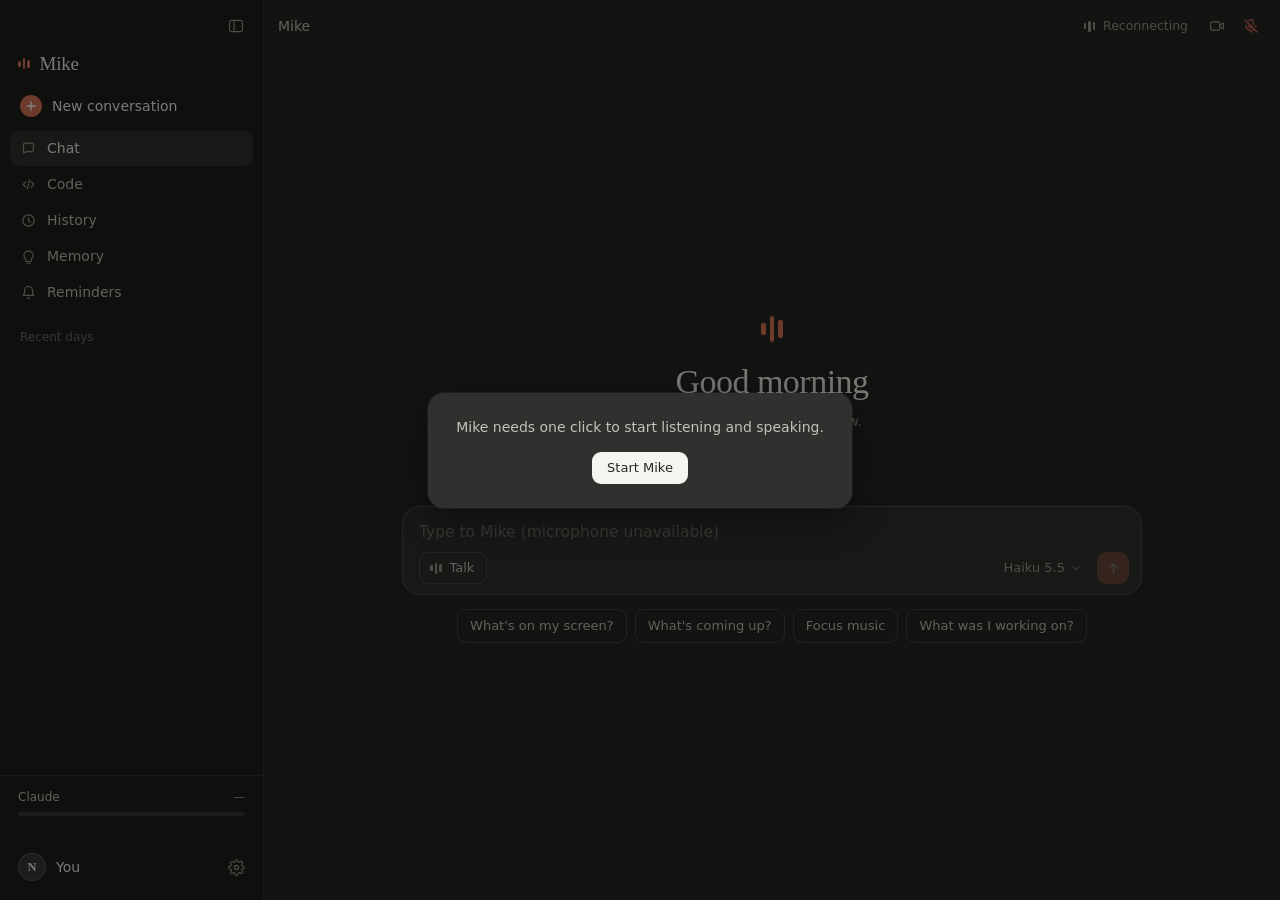
==== commit 25e80ae3: "First-run setup, Windows-aware UI and permissions, OpenCode Zen free models, uninstallers, README sc" ====
--- a/static/index.html
+++ b/static/index.html
@@ -34,8 +34,8 @@
         <div class="recent-list" id="recentList"></div>
       </div>
       <div class="side-foot">
-        <div class="usage" id="usage" title="Claude Pro usage in the current 5-hour window">
-          <div class="usage-row"><span>Claude Pro</span><span id="usageText">—</span></div>
+        <div class="usage" id="usage" title="Claude usage in the current 5-hour window">
+          <div class="usage-row"><span>Claude</span><span id="usageText">—</span></div>
           <div class="meter"><i id="usageBar"></i></div>
           <div class="usage-sub" id="resetText"></div>
         </div>
@@ -82,7 +82,7 @@
           <div class="hero" id="empty">
             <span class="mark big" aria-hidden="true"><i></i><i></i><i></i></span>
             <h1 id="greeting">Good evening</h1>
-            <p class="hero-sub">Say “Mike”, press <kbd>⌥</kbd><kbd>Space</kbd>, or type below.</p>
+            <p class="hero-sub">Say “Mike”<span class="mac-only">, press <kbd>⌥</kbd><kbd>Space</kbd>,</span> or type below.</p>
           </div>
         </div>
 
@@ -105,7 +105,7 @@
             <textarea id="input" rows="1" autocomplete="off" spellcheck="false" placeholder="Talk or type to Mike"></textarea>
             <div class="composer-row">
               <div class="composer-left">
-                <button type="button" class="chip-btn" id="talkBtn" title="Talk (⌥Space)">
+                <button type="button" class="chip-btn" id="talkBtn" title="Talk">
                   <span class="mark" aria-hidden="true"><i></i><i></i><i></i></span><span id="talkText">Talk</span>
                 </button>
               </div>
@@ -287,7 +287,7 @@
             <input class="field" id="setName" placeholder="Your name"></div>
           <div class="row"><div class="row-text"><b>Appearance</b></div>
             <div class="seg" id="setTheme"><button data-v="dark">Dark</button><button data-v="light">Light</button><button data-v="system">System</button></div></div>
-          <div class="row"><div class="row-text"><b>Open at login</b><span>Start Mike when you log in to your Mac.</span></div>
+          <div class="row"><div class="row-text"><b>Open at login</b><span>Start Mike when you log in to your <span class="os-name">Mac</span>.</span></div>
             <button class="switch" id="setLogin" role="switch"><i></i></button></div>
           <div class="row"><div class="row-text"><b>Show this window at launch</b><span>Otherwise Mike starts quietly as the desktop pet.</span></div>
             <button class="switch" id="setShowLaunch" role="switch"><i></i></button></div>
@@ -295,8 +295,8 @@
             <button class="switch" id="setChime" role="switch"><i></i></button></div>
           <div class="row col"><div class="row-text"><b>Keyboard shortcuts</b></div>
             <div class="keys">
-              <div><span>Talk to Mike, from any app</span><span><kbd>⌥</kbd><kbd>Space</kbd></span></div>
-              <div><span>Quit Mike, from any app</span><span><kbd>⌥</kbd><kbd>⇧</kbd><kbd>Q</kbd></span></div>
+              <div class="mac-only"><span>Talk to Mike, from any app</span><span><kbd>⌥</kbd><kbd>Space</kbd></span></div>
+              <div class="mac-only"><span>Quit Mike, from any app</span><span><kbd>⌥</kbd><kbd>⇧</kbd><kbd>Q</kbd></span></div>
               <div><span>Stop Mike</span><span><kbd>Esc</kbd></span></div>
               <div><span>New conversation</span><span><kbd>⌘</kbd><kbd>N</kbd></span></div>
               <div><span>Settings</span><span><kbd>⌘</kbd><kbd>,</kbd></span></div>
@@ -310,7 +310,7 @@
             <div class="seg" id="setEffort"><button data-v="low">Low</button><button data-v="medium">Medium</button><button data-v="high">High</button></div></div>
           <div class="row"><div class="row-text"><b>Start fresh after a break</b><span>Keeps replies fast. Memory carries over.</span></div>
             <select class="field select" id="setFresh"><option value="15">15 minutes</option><option value="30">30 minutes</option><option value="60">1 hour</option><option value="180">3 hours</option><option value="0">Never</option></select></div>
-          <div class="row"><div class="row-text"><b>Claude Pro usage</b><span id="setUsage">Shown after your first request</span></div>
+          <div class="row"><div class="row-text"><b>Claude usage</b><span id="setUsage">Shown after your first request</span></div>
             <button class="btn" id="setReset">New conversation</button></div>
           <h4 class="sub">Backup brain</h4>
           <p class="sec-note">When your Claude limit runs out or Claude can't be reached, Mike keeps going on free models: cloud first, then a model on your Mac if you're offline. He switches back to Claude by himself.</p>
@@ -325,7 +325,7 @@
             <div class="inline"><select class="field select" id="setVoice"></select><button class="btn" id="setVoicePreview">Preview</button></div></div>
           <div class="row"><div class="row-text"><b>Speaking speed</b><span id="setSpeedText">1.05×</span></div>
             <input type="range" class="range" id="setSpeed" min="0.8" max="1.4" step="0.05"></div>
-          <div class="row"><div class="row-text"><b>Listen for “Mike”</b><span>Off: start Mike with ⌥Space, the pet, or by typing.</span></div>
+          <div class="row"><div class="row-text"><b>Listen for “Mike”</b><span>Off: start Mike with the Talk button<span class="mac-only">, ⌥Space, the pet,</span> or by typing.</span></div>
             <button class="switch" id="setWake" role="switch"><i></i></button></div>
           <div class="row"><div class="row-text"><b>Talk over Mike</b><span>Start speaking while he talks and he stops to listen.</span></div>
             <button class="switch" id="setBarge" role="switch"><i></i></button></div>
@@ -366,7 +366,7 @@
 
         <section class="sec hidden" data-sec="privacy">
           <h3>Privacy &amp; permissions</h3>
-          <p class="sec-note">Speech is transcribed on your Mac. Only your requests go to Claude, on your Pro plan.</p>
+          <p class="sec-note">Hearing and speaking happen on this <span class="os-name">Mac</span>; audio never leaves it. Only your requests go to the model you chose.</p>
           <div class="perms" id="perms"></div>
           <div class="row"><div class="row-text"><b>Use the camera to notice you</b><span>Off: Mike notices you from keyboard and mouse activity and only turns the camera on when you ask him to look.</span></div>
             <button class="switch" id="setCamPresence" role="switch"><i></i></button></div>
@@ -379,12 +379,40 @@
             <span class="mark big" aria-hidden="true"><i></i><i></i><i></i></span>
             <div><b>Mike</b><span id="aboutVersion">Version 1.0</span></div>
           </div>
-          <div class="row"><div class="row-text"><b>Brain</b><span id="aboutBrain">Claude Code on your Claude Pro plan</span></div></div>
+          <div class="row"><div class="row-text"><b>Brain</b><span id="aboutBrain">Claude Code on your Claude plan</span></div></div>
           <div class="row"><div class="row-text"><b>Data folder</b><span id="aboutData">~/mike/data</span></div>
-            <button class="btn" id="aboutOpenData">Show in Finder</button></div>
-          <div class="row"><div class="row-text"><b>Quit Mike</b><span>Also stops listening. Shortcut: ⌥⇧Q.</span></div>
+            <button class="btn" id="aboutOpenData">Show folder</button></div>
+          <div class="row"><div class="row-text"><b>Quit Mike</b><span>Also stops listening.<span class="mac-only"> Shortcut: ⌥⇧Q.</span></span></div>
             <button class="btn danger" id="aboutQuit">Quit</button></div>
         </section>
+      </div>
+    </div>
+  </div>
+
+  <div class="overlay hidden" id="setup" role="dialog" aria-modal="true" aria-labelledby="setupTitle">
+    <div class="setup">
+      <div class="setup-head">
+        <span class="mark big" aria-hidden="true"><i></i><i></i><i></i></span>
+        <h2 id="setupTitle">Meet Mike</h2>
+        <p>Your voice assistant. Two quick steps and he's ready.</p>
+      </div>
+      <ol class="steps">
+        <li class="step" id="stepMic">
+          <span class="step-num" aria-hidden="true">1</span>
+          <div class="step-body"><b>Let Mike hear you</b>
+            <span id="setupMicText">He listens for his name. Speech becomes text on this computer; audio never leaves it.</span></div>
+          <button class="btn primary" id="setupMicBtn">Allow microphone</button>
+        </li>
+        <li class="step" id="stepBrain">
+          <span class="step-num" aria-hidden="true">2</span>
+          <div class="step-body"><b>Give him a brain</b>
+            <span id="setupBrainText">Paste a free key from any provider below. Each takes about a minute, no card needed; add two so he can switch when one is busy. Have Claude? Install Claude Code and Mike uses it automatically.</span>
+            <div class="perms" id="setupProviders"></div></div>
+        </li>
+      </ol>
+      <div class="setup-foot">
+        <button class="link-btn" id="setupSkip">Skip for now</button>
+        <button class="btn primary" id="setupDone" disabled>Start using Mike</button>
       </div>
     </div>
   </div>
--- a/static/style.css
+++ b/static/style.css
@@ -497,3 +497,36 @@
 .cx-toast { position: absolute; left: 50%; bottom: 96px; transform: translateX(-50%); padding: 8px 14px; border-radius: 10px; background: var(--text); color: var(--bg); font-size: 13px; box-shadow: var(--shadow); z-index: 30; }
 .cx-toast.err { background: var(--danger); color: #fff; }
 @media (max-width: 980px) { .cx-panel { position: absolute; right: 0; top: 46px; bottom: 0; z-index: 10; box-shadow: var(--shadow); } }
+
+/* ---------------------------------------------------------------- platform wording */
+body:not([data-os="mac"]) .mac-only { display: none !important; }
+
+/* ---------------------------------------------------------------- first-run setup */
+.setup {
+  width: min(560px, 100%); max-height: calc(100vh - 48px); overflow: auto; background: var(--bg); border-radius: 16px;
+  box-shadow: var(--shadow); padding: 28px 28px 20px; -webkit-user-select: text; user-select: text;
+}
+.setup-head { text-align: center; margin-bottom: 18px; }
+.setup-head h2 { margin: 12px 0 4px; font: 600 22px/1.25 Georgia, "Times New Roman", serif; letter-spacing: -.01em; }
+.setup-head p { margin: 0; color: var(--muted); }
+.steps { list-style: none; margin: 0; padding: 0; display: flex; flex-direction: column; gap: 10px; }
+.step { display: flex; align-items: flex-start; gap: 12px; padding: 14px; border-radius: 12px; background: var(--raise); border: 1px solid var(--line); }
+.step-num {
+  flex: none; width: 24px; height: 24px; border-radius: 50%; display: grid; place-items: center;
+  font: 600 12px/1 system-ui; background: var(--sunk); color: var(--text-2); border: 1px solid var(--line-2);
+}
+.step.done .step-num { background: var(--accent); color: var(--accent-ink); border-color: transparent; font-size: 0; }
+.step.done .step-num::after { content: ""; width: 9px; height: 5px; border: 2px solid currentColor; border-top: 0; border-right: 0; transform: translateY(-1px) rotate(-45deg); }
+.step-body { flex: 1; min-width: 0; display: flex; flex-direction: column; gap: 2px; }
+.step-body > b { font-weight: 600; }
+.step-body > span { color: var(--muted); font-size: 13px; }
+.step .btn { flex: none; align-self: center; }
+.step .perms { margin-top: 10px; }
+.step.done #setupMicBtn { display: none; }
+.setup-foot { display: flex; justify-content: space-between; align-items: center; margin-top: 18px; }
+.btn:disabled { opacity: .45; pointer-events: none; }
+@media (max-width: 520px) { .setup { padding: 20px 16px 16px; } .step { flex-wrap: wrap; } }
+#setupProviders .perm { flex-wrap: wrap; row-gap: 8px; }
+#setupProviders .p-text { flex: 1 1 100%; flex-direction: row; justify-content: space-between; align-items: baseline; gap: 10px; }
+#setupProviders .prov-key { flex: 1 1 100%; }
+#setupProviders .prov-key .field { flex: 1; }
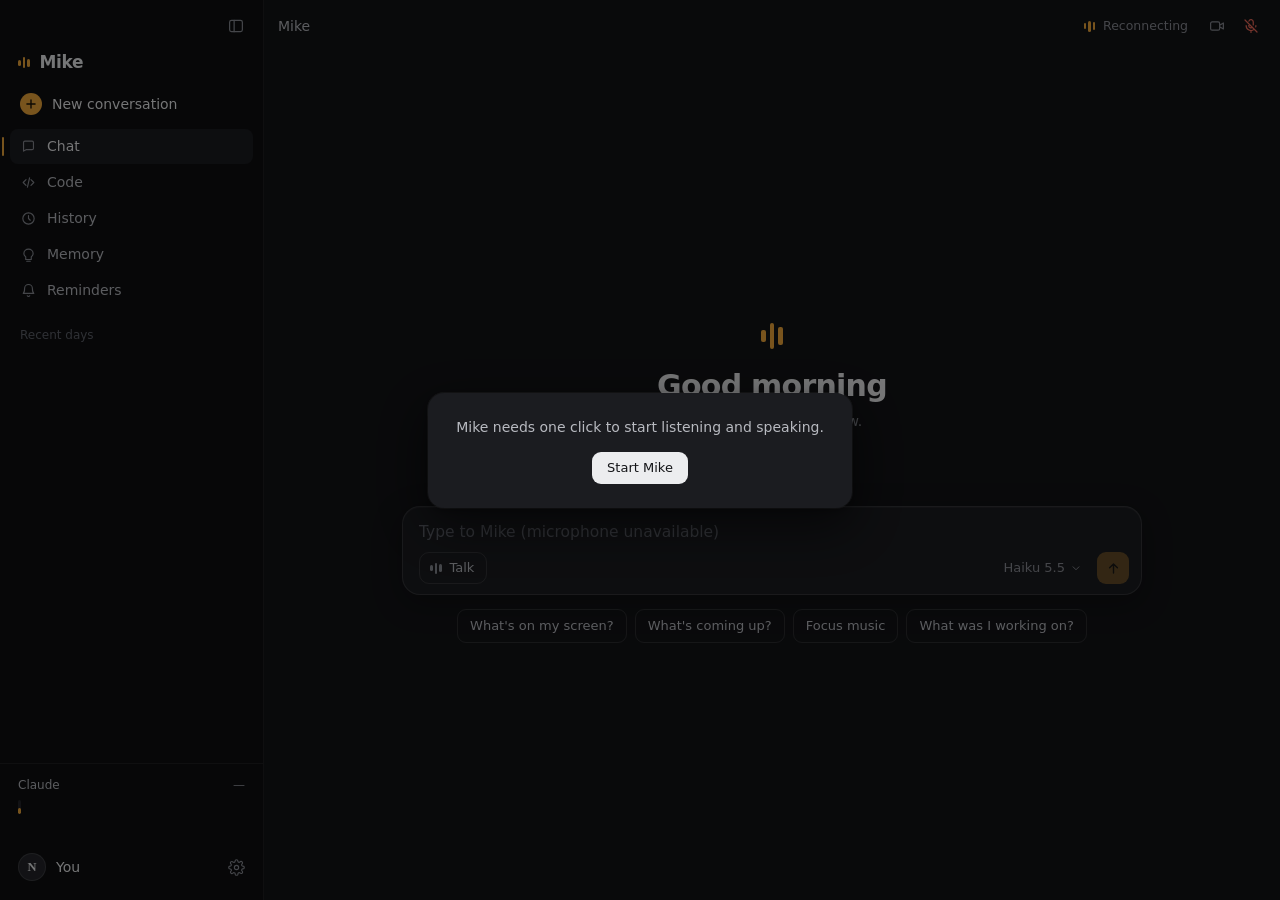
==== commit 019597cd: "Code tab: approvals, step output, session history, pasted images; Mike's own look; origin checks - A" ====
--- a/static/index.html
+++ b/static/index.html
@@ -137,14 +137,21 @@
             <svg class="chev" viewBox="0 0 24 24"><path d="M7 10l5 5 5-5"/></svg>
           </button>
           <span class="cx-branch hidden" id="cxBranch"><svg viewBox="0 0 24 24"><circle cx="7" cy="6" r="2"/><circle cx="7" cy="18" r="2"/><circle cx="17" cy="9" r="2"/><path d="M7 8v8M17 11c0 3-4 3-10 5"/></svg><span id="cxBranchName"></span></span>
+          <span class="cx-hint" id="cxHint"></span>
           <div class="cx-grow"></div>
           <div class="cx-cmds" id="cxCmds"></div>
+          <button class="cx-tool" id="cxHistBtn" type="button" title="Past sessions"><svg viewBox="0 0 24 24"><path d="M4.5 12a7.5 7.5 0 1 0 2.2-5.3M4.5 4.5v3.8h3.8"/><path d="M12 8.5V12l2.5 1.8"/></svg></button>
           <button class="cx-tool" id="cxTermBtn" type="button" title="Terminal (⌃`)"><svg viewBox="0 0 24 24"><rect x="3.5" y="5" width="17" height="14" rx="2.5"/><path d="M7.5 10l3 2.5-3 2.5M13 15h4"/></svg><i class="badge hidden" id="cxTermBadge"></i></button>
           <button class="cx-tool" id="cxPanelBtn" type="button" title="Changes and files"><svg viewBox="0 0 24 24"><rect x="3.5" y="4.5" width="17" height="15" rx="2.5"/><path d="M14.5 4.5v15"/></svg><i class="badge hidden" id="cxPanelBadge"></i></button>
         </div>
 
         <div class="cx-main">
           <div class="cx-center">
+            <div class="cx-past hidden" id="cxPast" role="status">
+              <svg viewBox="0 0 24 24"><path d="M4.5 12a7.5 7.5 0 1 0 2.2-5.3M4.5 4.5v3.8h3.8"/><path d="M12 8.5V12l2.5 1.8"/></svg>
+              <span id="cxPastText">Viewing a past session</span>
+              <button type="button" class="cx-chip" id="cxPastBack">Back to current session</button>
+            </div>
             <div class="cx-feed" id="cxFeed">
               <div class="cx-empty" id="cxEmpty">
                 <span class="mark big" aria-hidden="true"><i></i><i></i><i></i></span>
@@ -157,11 +164,14 @@
             <div class="cx-dock">
               <form class="cx-composer" id="cxForm">
                 <div class="cx-pop hidden" id="cxPop" role="listbox"></div>
+                <div class="cx-atts hidden" id="cxAtts" aria-label="Attached images"></div>
                 <textarea id="cxInput" rows="1" autocomplete="off" spellcheck="false" placeholder="Ask Mike to build, fix or explain…  /  for commands,  @  for files"></textarea>
                 <div class="cx-row">
                   <div class="cx-row-l">
+                    <button type="button" class="cx-mini cx-attach" id="cxAttach" title="Attach an image (or paste one)"><svg viewBox="0 0 24 24"><path d="M15.5 7.5l-6.8 6.8a1.8 1.8 0 0 0 2.5 2.5l7.2-7.2a3.5 3.5 0 0 0-5-5L6.2 11.8a5 5 0 0 0 7.1 7.1l6.2-6.2"/></svg></button>
+                    <input type="file" id="cxFile" accept="image/*" multiple hidden>
                     <button type="button" class="cx-chip" id="cxPlan" title="Plan first: Mike outlines the change and waits for your OK">Plan</button>
-                    <span class="cx-hint" id="cxHint"></span>
+                    <button type="button" class="cx-chip" id="cxAsk" title="Ask before each edit and command">Ask first</button>
                   </div>
                   <div class="cx-row-r">
                     <span class="cx-brain" id="cxBrain"></span>
@@ -197,6 +207,7 @@
             <div class="cx-panel-tabs">
               <button type="button" data-tab="changes" class="on">Changes <em id="cxChgCount"></em></button>
               <button type="button" data-tab="files">Files</button>
+              <button type="button" data-tab="history">History</button>
             </div>
             <div class="cx-panel-body" id="cxPanelBody"></div>
             <form class="cx-commit hidden" id="cxCommit">
@@ -316,6 +327,8 @@
           <p class="sec-note">When your Claude limit runs out or Claude can't be reached, Mike keeps going on free models: cloud first, then a model on your Mac if you're offline. He switches back to Claude by himself.</p>
           <div class="row"><div class="row-text"><b>Use the backup</b><span id="backupState">Add a free key below to turn it on.</span></div>
             <div class="seg" id="setBrainMode"><button data-v="auto">Automatically</button><button data-v="claude">Never</button><button data-v="free">Always</button></div></div>
+          <div class="row"><div class="row-text"><b>Preferred model</b><span>Answers first. The others take over when it's busy or out of free use.</span></div>
+            <select class="field select" id="setProvider"></select></div>
           <div class="perms" id="providers"></div>
         </section>
 
@@ -406,7 +419,7 @@
         <li class="step" id="stepBrain">
           <span class="step-num" aria-hidden="true">2</span>
           <div class="step-body"><b>Give him a brain</b>
-            <span id="setupBrainText">Paste a free key from any provider below. Each takes about a minute, no card needed; add two so he can switch when one is busy. Have Claude? Install Claude Code and Mike uses it automatically.</span>
+            <span id="setupBrainText">Easiest: Cloudflare, free. Open it, create a token, paste it below. Other free providers, GPT and Claude API keys (billed to you) work too; with Claude Code installed Mike uses your Claude plan.</span>
             <div class="perms" id="setupProviders"></div></div>
         </li>
       </ol>
--- a/static/style.css
+++ b/static/style.css
@@ -1,39 +1,45 @@
 /* Mike — calm, professional dark interface (light theme included). */
 :root, [data-theme="dark"] {
   color-scheme: dark;
-  --bg: #262624;          /* main surface */
-  --side: #1f1e1d;        /* sidebar */
-  --raise: #30302e;       /* composer, cards */
-  --raise-2: #3a3936;     /* hover */
-  --sunk: #1a1918;        /* inputs inside cards */
-  --line: rgba(222, 220, 209, 0.10);
-  --line-2: rgba(222, 220, 209, 0.17);
-  --text: #f5f4ef;
-  --text-2: #c3c1b8;
-  --muted: #9b998f;
-  --faint: #6f6d66;
-  --accent: #d97757;      /* clay */
-  --accent-2: #c6613f;
-  --accent-ink: #ffffff;
-  --accent-soft: rgba(217, 119, 87, 0.14);
-  --danger: #e0685a;
-  --shadow: 0 10px 40px rgba(0, 0, 0, 0.45), 0 0 0 1px rgba(222, 220, 209, 0.08);
+  /* Mike's own look: carbon and an on-air amber, from audio gear (his mark is a VU meter), not Claude's clay. */
+  --bg: #131417;          /* main surface */
+  --side: #0e0f11;        /* sidebar */
+  --raise: #1b1c20;       /* composer, cards */
+  --raise-2: #24252a;     /* hover, user bubbles */
+  --sunk: #0c0d0f;        /* code, output */
+  --line: rgba(255, 255, 255, 0.065);
+  --line-2: rgba(255, 255, 255, 0.11);
+  --text: #ecedef;
+  --text-2: #b8bac0;
+  --muted: #8b8e96;
+  --faint: #5f626b;
+  --accent: #f2a93b;      /* on-air amber */
+  --accent-2: #e0952a;
+  --accent-ink: #1a1306;
+  --accent-soft: rgba(242, 169, 59, 0.12);
+  --ok: #7ccb8b;
+  --danger: #ef6b5b;
+  --hi: inset 0 1px 0 rgba(255, 255, 255, 0.04);
+  --shadow: 0 18px 50px rgba(0, 0, 0, 0.55), 0 2px 8px rgba(0, 0, 0, 0.3), 0 0 0 1px rgba(255, 255, 255, 0.06);
+  --sans: -apple-system, BlinkMacSystemFont, "SF Pro Text", "Segoe UI Variable Text", "Segoe UI", system-ui, sans-serif;
+  --display: -apple-system, BlinkMacSystemFont, "SF Pro Display", "Segoe UI Variable Display", "Segoe UI", system-ui, sans-serif;
+  --mono: ui-monospace, "SF Mono", "Cascadia Code", Menlo, Consolas, monospace;
 }
 [data-theme="light"] {
-  color-scheme: light;
-  --bg: #faf9f5; --side: #f3f1ea; --raise: #ffffff; --raise-2: #f0eee6; --sunk: #f5f4ee;
-  --line: rgba(31, 30, 29, 0.10); --line-2: rgba(31, 30, 29, 0.17);
-  --text: #1f1e1d; --text-2: #3d3d3a; --muted: #73726c; --faint: #a3a19a;
-  --accent: #c96442; --accent-2: #b4552f; --accent-ink: #ffffff; --accent-soft: rgba(201, 100, 66, 0.10);
-  --danger: #c0473a;
-  --shadow: 0 10px 40px rgba(31, 30, 29, 0.12), 0 0 0 1px rgba(31, 30, 29, 0.08);
+  color-scheme: light; --hi: inset 0 1px 0 rgba(255, 255, 255, 0.8);
+  --bg: #f6f6f4; --side: #eeeeeb; --raise: #ffffff; --raise-2: #ececea; --sunk: #f1f1ef;
+  --line: rgba(20, 21, 24, 0.09); --line-2: rgba(20, 21, 24, 0.15);
+  --text: #16171a; --text-2: #3a3c42; --muted: #6c6f77; --faint: #9a9da5;
+  --accent: #b86e0a; --accent-2: #9c5c06; --accent-ink: #ffffff; --accent-soft: rgba(184, 110, 10, 0.10);
+  --ok: #2f8a43; --danger: #c0473a;
+  --shadow: 0 10px 40px rgba(20, 21, 24, 0.12), 0 0 0 1px rgba(20, 21, 24, 0.08);
 }
 
 * { box-sizing: border-box; }
 html, body { margin: 0; height: 100%; }
 body {
   background: var(--bg); color: var(--text);
-  font: 14px/1.5 -apple-system, BlinkMacSystemFont, "SF Pro Text", "Helvetica Neue", system-ui, sans-serif;
+  font: 14px/1.5 var(--sans);
   -webkit-font-smoothing: antialiased; overflow: hidden;
   -webkit-user-select: none; user-select: none;
 }
@@ -80,7 +86,7 @@
 .app.collapsed .side { margin-left: -265px; }
 .side-top { height: 52px; display: flex; align-items: center; justify-content: flex-end; padding: 0 12px 0 84px; flex: none; }
 .brand { display: flex; align-items: center; gap: 10px; padding: 2px 18px 14px; color: var(--accent); }
-.brand-name { font: 500 19px/1 "New York", ui-serif, Georgia, serif; color: var(--text); letter-spacing: -.01em; }
+.brand-name { font: 650 17px/1 var(--display); color: var(--text); letter-spacing: -.02em; }
 .new-btn {
   margin: 0 10px 6px; display: flex; align-items: center; gap: 10px; padding: 8px 10px; border-radius: 10px;
   color: var(--text); font-weight: 500;
@@ -92,7 +98,7 @@
   display: flex; align-items: center; gap: 10px; padding: 7px 10px; border-radius: 8px; color: var(--text-2); text-align: left;
 }
 .nav button:hover, .recent-list button:hover { background: var(--raise-2); color: var(--text); }
-.nav button.on { background: var(--raise); color: var(--text); }
+.nav button.on { background: var(--raise); color: var(--text); box-shadow: var(--hi), 0 0 0 1px var(--line); }
 .nav svg { width: 17px; height: 17px; color: var(--muted); }
 .nav .count { margin-left: auto; font: 500 11.5px -apple-system; font-style: normal; color: var(--muted); }
 .recents { flex: 1; min-height: 0; display: flex; flex-direction: column; margin-top: 18px; }
@@ -136,7 +142,7 @@
 .thread { flex: 1; overflow-y: auto; padding: 8px 24px 24px; }
 .thread > * { max-width: 740px; margin-left: auto; margin-right: auto; }
 .hero { display: flex; flex-direction: column; align-items: center; justify-content: flex-end; text-align: center; min-height: 100%; padding-bottom: 28px; }
-.hero h1 { font: 400 34px/1.2 "New York", ui-serif, Georgia, serif; letter-spacing: -.015em; margin: 18px 0 8px; color: var(--text); }
+.hero h1 { font: 600 30px/1.15 var(--display); letter-spacing: -.025em; margin: 18px 0 8px; color: var(--text); }
 .hero-sub { color: var(--muted); margin: 0; }
 .chat.empty .thread { flex: 1 1 0; }
 .chat.empty .dock { flex: 1 1 0; }
@@ -154,7 +160,7 @@
 .action { display: flex; align-items: center; gap: 8px; font-size: 13px; color: var(--muted); }
 .action svg { width: 15px; height: 15px; color: var(--faint); }
 .action.denied { color: var(--danger); }
-.reply { font: 16px/1.65 "New York", ui-serif, Georgia, serif; color: var(--text); white-space: pre-wrap; word-wrap: break-word; }
+.reply { font: 15px/1.65 var(--sans); color: var(--text); white-space: pre-wrap; word-wrap: break-word; }
 .reply.live::after { content: ""; display: inline-block; width: 7px; height: 7px; margin-left: 4px; border-radius: 50%; background: var(--accent); vertical-align: 2px; animation: breathe 1s ease-in-out infinite; }
 .meta { margin-top: 8px; font-size: 12px; color: var(--faint); }
 .divider { color: var(--faint); font-size: 12px; margin: 18px auto; display: flex; align-items: center; gap: 12px; }
@@ -167,9 +173,9 @@
 
 .composer {
   display: block; background: var(--raise); border: 1px solid var(--line-2); border-radius: 18px; padding: 12px 12px 10px 16px;
-  box-shadow: 0 2px 12px rgba(0, 0, 0, .12); transition: border-color .15s;
-}
-.composer:focus-within { border-color: rgba(222, 220, 209, 0.26); }
+  box-shadow: var(--hi), 0 8px 30px rgba(0, 0, 0, .28); transition: border-color .15s, box-shadow .15s;
+}
+.composer:focus-within { border-color: rgba(232, 226, 210, 0.22); }
 [data-theme="light"] .composer:focus-within { border-color: rgba(31, 30, 29, 0.26); }
 .composer textarea {
   display: block; width: 100%; resize: none; border: 0; outline: 0; background: transparent; font-size: 15.5px; line-height: 1.5;
@@ -245,7 +251,7 @@
 /* ---------------------------------------------------------------- pages (history, memory, reminders) */
 .page { overflow-y: auto; }
 .page-inner { max-width: 740px; width: 100%; margin: 0 auto; padding: 18px 24px 40px; }
-.page-head h2 { font: 400 28px/1.2 "New York", ui-serif, Georgia, serif; margin: 0 0 6px; letter-spacing: -.01em; }
+.page-head h2 { font: 600 24px/1.2 var(--display); margin: 0 0 6px; letter-spacing: -.02em; }
 .page-head p { margin: 0 0 20px; color: var(--muted); }
 .search, .add-row { display: flex; align-items: center; gap: 8px; margin-bottom: 14px; }
 .search { padding: 0 12px; border-radius: 11px; background: var(--raise); border: 1px solid var(--line-2); }
@@ -261,7 +267,7 @@
 .h-item { padding: 14px 2px; border-bottom: 1px solid var(--line); }
 .h-time { font-size: 12px; color: var(--faint); margin-bottom: 4px; }
 .h-you { color: var(--text); font-weight: 500; margin-bottom: 4px; -webkit-user-select: text; user-select: text; }
-.h-mike { color: var(--text-2); font: 15px/1.6 "New York", ui-serif, Georgia, serif; -webkit-user-select: text; user-select: text; }
+.h-mike { color: var(--text-2); font: 14.5px/1.6 var(--sans); -webkit-user-select: text; user-select: text; }
 .empty-note { color: var(--muted); padding: 30px 0; text-align: center; list-style: none; }
 .list { list-style: none; margin: 0; padding: 0; border-top: 1px solid var(--line); }
 .list li { display: flex; align-items: center; gap: 12px; padding: 12px 2px; border-bottom: 1px solid var(--line); }
@@ -306,13 +312,13 @@
   background: var(--bg); box-shadow: var(--shadow);
 }
 .modal-nav { width: 210px; flex: none; padding: 18px 10px; background: var(--side); border-right: 1px solid var(--line); display: flex; flex-direction: column; gap: 1px; }
-.modal-title { font: 400 20px "New York", ui-serif, Georgia, serif; padding: 2px 10px 14px; }
+.modal-title { font: 600 18px var(--display); letter-spacing: -.015em; padding: 2px 10px 14px; }
 .modal-nav button { text-align: left; padding: 7px 10px; border-radius: 8px; color: var(--text-2); }
 .modal-nav button:hover { background: var(--raise-2); color: var(--text); }
 .modal-nav button.on { background: var(--raise); color: var(--text); }
 .modal-body { flex: 1; overflow-y: auto; padding: 26px 30px 30px; position: relative; }
 .modal-close { position: absolute; top: 14px; right: 14px; }
-.sec h3 { font: 400 22px "New York", ui-serif, Georgia, serif; margin: 0 0 14px; }
+.sec h3 { font: 600 18px var(--display); letter-spacing: -.015em; margin: 0 0 14px; }
 .sec-note { color: var(--muted); margin: -4px 0 12px; }
 .row { display: flex; align-items: center; justify-content: space-between; gap: 20px; padding: 14px 0; border-bottom: 1px solid var(--line); }
 .row.col { flex-direction: column; align-items: stretch; gap: 10px; }
@@ -331,7 +337,7 @@
 .choice b { font-weight: 500; display: block; }
 .choice span { color: var(--muted); font-size: 12.5px; }
 .perms { border-top: 1px solid var(--line); }
-.sub { font: 400 18px "New York", ui-serif, Georgia, serif; margin: 30px 0 6px; }
+.sub { font: 600 15px var(--display); margin: 30px 0 6px; }
 .prov-key { display: flex; gap: 8px; align-items: center; }
 .prov-key .field { min-width: 0; width: 170px; }
 .link-btn { color: var(--text-2); font-size: 12.5px; white-space: nowrap; }
@@ -352,7 +358,7 @@
 .pet-card canvas { width: 88px; height: 88px; image-rendering: pixelated; }
 .pet-card b { font-weight: 500; font-size: 13px; }
 .about { display: flex; align-items: center; gap: 16px; padding: 6px 0 16px; border-bottom: 1px solid var(--line); }
-.about b { display: block; font: 400 20px "New York", ui-serif, Georgia, serif; }
+.about b { display: block; font: 600 18px var(--display); letter-spacing: -.015em; }
 .about span { color: var(--muted); font-size: 13px; }
 
 .gate { background: var(--raise); padding: 24px 28px; border-radius: 16px; text-align: center; box-shadow: var(--shadow); }
@@ -397,15 +403,15 @@
 .cx-feed { flex: 1; min-height: 0; overflow-y: auto; padding: 18px 24px 10px; display: flex; flex-direction: column; gap: 12px; -webkit-user-select: text; user-select: text; }
 .cx-feed > :not(.cx-empty) { width: 100%; max-width: 760px; margin-left: auto; margin-right: auto; }
 .cx-empty { margin: auto; text-align: center; max-width: 520px; padding: 24px 0; }
-.cx-empty h2 { margin: 14px 0 6px; font: 400 30px/1.2 "New York", ui-serif, Georgia, serif; letter-spacing: -.01em; }
+.cx-empty h2 { margin: 16px 0 6px; font: 600 26px/1.15 var(--display); letter-spacing: -.025em; }
 .cx-empty p { margin: 0 0 18px; color: var(--muted); }
 .cx-sugg { display: flex; flex-wrap: wrap; gap: 8px; justify-content: center; }
 .cx-sugg-btn { padding: 8px 13px; border-radius: 10px; border: 1px solid var(--line-2); color: var(--text-2); font-size: 13px; background: var(--raise); }
 .cx-sugg-btn:hover { background: var(--raise-2); color: var(--text); } .cx-sugg-btn.primary { background: var(--accent); border-color: var(--accent); color: #fff; }
 
-.cx-user { align-self: flex-end; max-width: 84%; background: var(--raise-2); border-radius: 14px; padding: 9px 14px; white-space: pre-wrap; }
+.cx-user { align-self: flex-end; max-width: 84%; background: var(--raise-2); box-shadow: var(--hi); border-radius: 14px; padding: 9px 14px; white-space: pre-wrap; }
 .cx-say { white-space: pre-wrap; line-height: 1.6; }
-.cx-say code, .cx-step code, .cx-pre { font: 12.5px/1.5 ui-monospace, "SF Mono", Menlo, monospace; }
+.cx-say code, .cx-step code, .cx-pre { font: 12.5px/1.5 var(--mono); }
 .cx-say code { background: var(--raise); border: 1px solid var(--line); border-radius: 5px; padding: 0 5px; }
 .cx-note { color: var(--faint); font-size: 12.5px; } .cx-note.err { color: var(--danger); }
 .cx-step { border-radius: 9px; }
@@ -417,30 +423,41 @@
 .cx-step.open .chev { transform: rotate(90deg); }
 .cx-step-body { display: none; margin: 2px 0 4px 31px; } .cx-step.open .cx-step-body { display: block; }
 .cx-pre { margin: 0; padding: 9px 12px; background: var(--sunk); border: 1px solid var(--line); border-radius: 8px; white-space: pre-wrap; word-break: break-word; color: var(--text-2); }
-.cx-diff, .cx-code { border: 1px solid var(--line); border-radius: 8px; overflow: hidden; background: var(--sunk); font: 12px/1.55 ui-monospace, "SF Mono", Menlo, monospace; }
+.cx-diff, .cx-code { border: 1px solid var(--line); border-radius: 8px; overflow: hidden; background: var(--sunk); font: 12px/1.55 var(--mono); }
 .cx-diff .ln, .cx-code .ln { padding: 0 10px; white-space: pre-wrap; word-break: break-word; }
+.ln.ctx { color: var(--faint); }
+.cx-cnt { margin-left: 8px; font: 11.5px var(--mono); display: inline-flex; gap: 6px; }
+.cx-cnt .add { color: var(--ok); font-style: normal; } .cx-cnt .del { color: #e3938a; font-style: normal; }
+[data-theme="light"] .cx-cnt .add { color: #1f6b2c; } [data-theme="light"] .cx-cnt .del { color: #a33a2d; }
+.cx-took { color: var(--faint); font-size: 12px; margin: -2px 0 6px; }
 .ln.add { background: rgba(110, 175, 110, 0.14); color: #b6dcb6; } .ln.del { background: rgba(224, 104, 90, 0.14); color: #eab0a8; } .ln.hunk { color: var(--accent); background: var(--accent-soft); }
 [data-theme="light"] .ln.add { color: #1f6b2c; } [data-theme="light"] .ln.del { color: #a33a2d; }
 .cx-code .ln .no { display: inline-block; width: 34px; margin-right: 10px; color: var(--faint); text-align: right; user-select: none; }
-.cx-todos { border: 1px solid var(--line); border-radius: 10px; background: var(--raise); padding: 10px 12px; }
-.cx-todos-h { font-size: 11.5px; letter-spacing: .06em; text-transform: uppercase; color: var(--faint); margin-bottom: 6px; }
+.cx-todos { border: 1px solid var(--line); border-radius: 10px; background: var(--raise); padding: 10px 12px; box-shadow: var(--hi); }
+.cx-todos-h { font-size: 12.5px; font-weight: 600; color: var(--text-2); margin-bottom: 6px; }
 .cx-todo { display: flex; align-items: flex-start; gap: 9px; padding: 2px 0; color: var(--text-2); font-size: 13.5px; }
 .cx-todo .box { flex: none; width: 14px; height: 14px; margin-top: 3px; border-radius: 4px; border: 1.5px solid var(--faint); }
 .cx-todo.in_progress .box { border-color: var(--accent); background: var(--accent-soft); } .cx-todo.completed { color: var(--faint); text-decoration: line-through; }
-.cx-todo.completed .box { border-color: #7bb87b; background: #7bb87b; }
+.cx-todo.completed .box { border-color: var(--ok); background: var(--ok); }
 .cx-working { display: flex; align-items: center; gap: 9px; color: var(--muted); font-size: 13px; padding: 2px 8px; }
 .cx-working small { color: var(--faint); }
-.cx-dots { width: 14px; height: 14px; border-radius: 50%; border: 2px solid var(--line-2); border-top-color: var(--accent); animation: cxspin .8s linear infinite; }
+.meter { display: inline-flex; align-items: flex-end; gap: 2.5px; height: 14px; color: var(--accent); }
+.meter i { width: 3px; border-radius: 1.5px; background: currentColor; transform-origin: bottom; animation: meter 1.1s ease-in-out infinite; }
+.meter i:nth-child(1) { height: 6px; } .meter i:nth-child(2) { height: 13px; animation-delay: -.35s; } .meter i:nth-child(3) { height: 9px; animation-delay: -.7s; }
+@keyframes meter { 0%, 100% { transform: scaleY(.45); } 50% { transform: scaleY(1); } }
+@media (prefers-reduced-motion: reduce) { .meter i, .cx-step.running .cx-st { animation: none; } }
 @keyframes cxspin { to { transform: rotate(360deg); } }
 
 .cx-dock { flex: none; padding: 6px 24px 12px; }
-.cx-composer { position: relative; max-width: 760px; margin: 0 auto; border: 1px solid var(--line-2); border-radius: 16px; background: var(--raise); padding: 10px 12px 8px; }
-.cx-composer:focus-within { border-color: rgba(222, 220, 209, 0.3); }
+.cx-composer { position: relative; max-width: 760px; margin: 0 auto; border: 1px solid var(--line-2); border-radius: 16px; background: var(--raise); padding: 10px 12px 8px; box-shadow: var(--hi), 0 8px 30px rgba(0, 0, 0, .28); }
+.cx-composer:focus-within { border-color: rgba(232, 226, 210, 0.22); }
 .cx-composer textarea { width: 100%; resize: none; border: 0; outline: 0; background: transparent; padding: 2px 2px 6px; max-height: 200px; line-height: 1.5; -webkit-user-select: text; user-select: text; }
 .cx-composer textarea::placeholder { color: var(--faint); }
 .cx-row { display: flex; align-items: center; justify-content: space-between; gap: 8px; }
 .cx-row-l, .cx-row-r { display: flex; align-items: center; gap: 8px; min-width: 0; }
-.cx-hint { color: var(--faint); font-size: 12px; white-space: nowrap; overflow: hidden; text-overflow: ellipsis; }
+.cx-row-l { flex: 1 1 auto; } .cx-row-r { flex: none; }
+.cx-row .cx-chip, .cx-row .cx-mini { flex: none; white-space: nowrap; }      /* buttons never wrap; the path gives way */
+.cx-hint { color: var(--faint); font-size: 12px; white-space: nowrap; overflow: hidden; text-overflow: ellipsis; min-width: 0; flex: 1 1 auto; }
 .cx-brain { color: var(--muted); font-size: 12.5px; white-space: nowrap; }
 .cx-pop { position: absolute; left: 0; right: 0; bottom: calc(100% + 6px); max-height: 260px; overflow-y: auto; border: 1px solid var(--line-2); border-radius: 12px; background: var(--raise); box-shadow: var(--shadow); padding: 5px; z-index: 5; }
 .cx-pop-item { width: 100%; display: flex; align-items: center; gap: 10px; padding: 7px 10px; border-radius: 8px; text-align: left; color: var(--text-2); font-size: 13px; }
@@ -454,14 +471,14 @@
 .cx-tabs { display: flex; gap: 2px; overflow-x: auto; padding-top: 5px; }
 .cx-tab { display: flex; align-items: center; gap: 6px; padding: 5px 11px; border-radius: 8px 8px 0 0; color: var(--muted); font-size: 12.5px; white-space: nowrap; }
 .cx-tab:hover { background: var(--raise-2); } .cx-tab.on { background: var(--sunk); color: var(--text); } .cx-tab.plus { font-size: 16px; line-height: 1; padding: 4px 10px; }
-.cx-tab .dot { width: 7px; height: 7px; border-radius: 50%; background: var(--faint); } .cx-tab .dot.live { background: #7bb87b; }
+.cx-tab .dot { width: 7px; height: 7px; border-radius: 50%; background: var(--faint); } .cx-tab .dot.live { background: var(--ok); }
 .cx-term-actions { display: flex; gap: 2px; }
 .cx-term-body { position: relative; flex: 1; min-height: 0; display: flex; }
-.cx-out { flex: 1; margin: 0; padding: 10px 16px; overflow: auto; font: 12px/1.5 ui-monospace, "SF Mono", Menlo, monospace; color: var(--text-2); white-space: pre-wrap; word-break: break-word; -webkit-user-select: text; user-select: text; }
+.cx-out { flex: 1; margin: 0; padding: 10px 16px; overflow: auto; font: 12px/1.5 var(--mono); color: var(--text-2); white-space: pre-wrap; word-break: break-word; -webkit-user-select: text; user-select: text; }
 .cx-term-empty { position: absolute; inset: 0; display: flex; align-items: center; justify-content: center; text-align: center; padding: 20px; color: var(--faint); font-size: 13px; pointer-events: none; }
 .cx-term-in { flex: none; display: flex; align-items: center; gap: 8px; padding: 7px 14px; border-top: 1px solid var(--line); background: var(--raise); }
 .cx-term-in span { color: var(--accent); font: 14px ui-monospace, Menlo, monospace; }
-.cx-term-in input { flex: 1; min-width: 0; border: 0; outline: 0; background: transparent; font: 12.5px ui-monospace, "SF Mono", Menlo, monospace; -webkit-user-select: text; user-select: text; }
+.cx-term-in input { flex: 1; min-width: 0; border: 0; outline: 0; background: transparent; font: 12.5px var(--mono); -webkit-user-select: text; user-select: text; }
 
 .cx-panel { flex: none; width: 340px; display: flex; flex-direction: column; border-left: 1px solid var(--line); background: var(--bg); min-height: 0; }
 .cx-panel-tabs { flex: none; display: flex; gap: 2px; padding: 8px 10px 0; border-bottom: 1px solid var(--line); }
@@ -469,12 +486,12 @@
 .cx-panel-tabs button.on { color: var(--text); box-shadow: inset 0 -2px 0 var(--accent); } .cx-panel-tabs em { font-style: normal; color: var(--faint); margin-left: 3px; }
 .cx-panel-body { flex: 1; min-height: 0; overflow-y: auto; padding: 8px; -webkit-user-select: text; user-select: text; }
 .cx-p-empty { padding: 28px 14px; text-align: center; color: var(--faint); font-size: 13px; }
-.cx-sum { display: flex; gap: 10px; padding: 4px 8px 8px; font-size: 12.5px; color: var(--muted); } .add { color: #7bb87b; } .del { color: var(--danger); }
+.cx-sum { display: flex; gap: 10px; padding: 4px 8px 8px; font-size: 12.5px; color: var(--muted); } .add { color: var(--ok); } .del { color: var(--danger); }
 .cx-file { width: 100%; display: flex; align-items: center; gap: 8px; padding: 6px 8px; border-radius: 8px; text-align: left; font-size: 13px; min-width: 0; }
 .cx-file:hover { background: var(--raise); } .cx-file .name { font-weight: 500; white-space: nowrap; } .cx-file small { color: var(--faint); overflow: hidden; text-overflow: ellipsis; white-space: nowrap; min-width: 0; flex: 1; }
 .cx-file .cnt { margin-left: auto; display: flex; gap: 6px; font-size: 12px; } .cx-file em { font-style: normal; }
 .st { width: 16px; height: 16px; border-radius: 4px; display: grid; place-items: center; font: 600 10px/1 -apple-system, system-ui; font-style: normal; flex: none; }
-.st.M { background: rgba(217, 160, 87, .2); color: #d9a057; } .st.A { background: rgba(110, 175, 110, .2); color: #7bb87b; } .st.D { background: rgba(224, 104, 90, .2); color: var(--danger); }
+.st.M { background: rgba(217, 160, 87, .2); color: #d9a057; } .st.A { background: rgba(110, 175, 110, .2); color: var(--ok); } .st.D { background: rgba(224, 104, 90, .2); color: var(--danger); }
 .cx-back { display: flex; align-items: center; gap: 6px; padding: 2px 2px 8px; } .cx-back b { font-size: 13px; font-weight: 600; overflow: hidden; text-overflow: ellipsis; white-space: nowrap; }
 .cx-tree { width: 100%; display: flex; align-items: center; gap: 7px; padding: 4px 8px; border-radius: 7px; text-align: left; font-size: 13px; color: var(--text-2); }
 .cx-tree:hover { background: var(--raise); } .cx-tree svg { width: 14px; height: 14px; color: var(--faint); flex: none; } .cx-tree .chev { transition: transform .12s; } .cx-tree.open .chev { transform: rotate(90deg); }
@@ -490,7 +507,7 @@
 .cx-menu-item span { font-weight: 500; white-space: nowrap; } .cx-menu-item small { margin-left: auto; color: var(--faint); font-size: 11.5px; overflow: hidden; text-overflow: ellipsis; white-space: nowrap; min-width: 0; }
 .cx-menu-item.strong { color: var(--accent); } .cx-menu-sep { height: 1px; background: var(--line); margin: 6px 0; }
 .cx-modal { width: min(420px, calc(100vw - 32px)); background: var(--raise); border: 1px solid var(--line-2); border-radius: 16px; box-shadow: var(--shadow); padding: 20px; display: flex; flex-direction: column; gap: 10px; }
-.cx-modal h3 { margin: 0 0 4px; font: 400 22px/1.2 "New York", ui-serif, Georgia, serif; }
+.cx-modal h3 { margin: 0 0 4px; font: 600 18px/1.2 var(--display); letter-spacing: -.015em; }
 .cx-modal label, .cx-lab { display: flex; flex-direction: column; gap: 5px; font-size: 12.5px; color: var(--muted); } .cx-modal .field { width: 100%; }
 .cx-note { margin: 0; color: var(--faint); font-size: 12.5px; }
 .cx-modal-actions { display: flex; justify-content: flex-end; gap: 8px; margin-top: 4px; }
@@ -530,3 +547,108 @@
 #setupProviders .p-text { flex: 1 1 100%; flex-direction: row; justify-content: space-between; align-items: baseline; gap: 10px; }
 #setupProviders .prov-key { flex: 1 1 100%; }
 #setupProviders .prov-key .field { flex: 1; }
+.prov-key .field.acct { width: 130px; }
+#setupProviders .prov-key .field.acct { flex: 0 1 140px; }
+.prov-guide { flex: 1 1 100%; display: flex; flex-direction: column; gap: 2px; font-size: 12.5px; color: var(--muted); }
+.prov-err { color: var(--danger); }
+.prov-err:empty { display: none; }
+.prov-key .btn.open { flex: none; }
+
+/* ---- Code area: step results, approvals, past sessions, pasted images ---- */
+.cx-step.bare .chev { visibility: hidden; } .cx-step.bare .cx-step-head:hover { background: transparent; cursor: default; }
+.cx-step-head .cx-st { width: 7px; height: 7px; border-radius: 50%; flex: none; margin-left: auto; background: transparent; }
+.cx-step-head .cx-st + .chev { margin-left: 6px; }
+.cx-step.running .cx-st { background: var(--faint); animation: cxPulse 1.2s ease-in-out infinite; }
+.cx-step.ok .cx-st { background: var(--ok); } .cx-step.err .cx-st { background: var(--danger); }
+.cx-step.err .cx-step-head b { color: var(--danger); }
+@keyframes cxPulse { 50% { opacity: .3; } }
+.cx-outhead { margin: 8px 0 4px; font-size: 12px; font-weight: 600; color: var(--muted); }
+.cx-step-body > .cx-outhead:first-child { margin-top: 2px; }
+.cx-pre.out { max-height: 320px; overflow: auto; } .cx-pre.bad { border-color: rgba(224, 104, 90, .35); color: #eab0a8; }
+[data-theme="light"] .cx-pre.bad { color: #a33a2d; }
+
+.cx-confirm { border: 1px solid var(--accent); background: var(--accent-soft); border-radius: 12px; padding: 12px 14px; box-shadow: var(--hi); }
+.cx-confirm.risky { border-color: var(--danger); background: rgba(224, 104, 90, .1); }
+.cx-confirm .q { font-weight: 500; color: var(--text); margin-bottom: 8px; }
+.cx-confirm details { margin-bottom: 10px; } .cx-confirm summary { cursor: pointer; color: var(--muted); font-size: 12.5px; margin-bottom: 6px; }
+.cx-confirm .acts { display: flex; gap: 8px; justify-content: flex-end; flex-wrap: wrap; }
+.cx-confirm .btn { padding: 6px 12px; font-size: 13px; }
+.cx-confirm.done { background: transparent; border-color: var(--line); padding: 8px 12px; } .cx-confirm.done .q { margin: 0; color: var(--muted); font-weight: 400; }
+.cx-confirm.done details { display: none; } .cx-confirm.done .acts { justify-content: flex-start; margin-top: 2px; }
+.cx-confirm .verdict { font-size: 12.5px; color: var(--ok); } .cx-confirm.denied .verdict { color: var(--danger); }
+
+.cx-past { display: flex; align-items: center; gap: 10px; margin: 10px auto 0; max-width: 760px; width: calc(100% - 32px); padding: 8px 10px 8px 12px;
+  border: 1px solid var(--line-2); border-radius: 10px; background: var(--raise); color: var(--text-2); font-size: 13px; box-shadow: var(--hi); }
+.cx-past svg { width: 16px; height: 16px; color: var(--accent); flex: none; } .cx-past span { flex: 1; min-width: 0; overflow: hidden; text-overflow: ellipsis; white-space: nowrap; }
+.code.past .cx-feed { opacity: .96; }
+.cx-hist-top { display: flex; align-items: center; justify-content: space-between; gap: 8px; padding: 10px 12px 6px; color: var(--muted); font-size: 12.5px; }
+.cx-sess { display: block; width: 100%; text-align: left; padding: 9px 12px; border-radius: 8px; border-bottom: 1px solid var(--line); }
+.cx-sess:hover, .cx-sess.on { background: var(--raise); } .cx-sess.loading { opacity: .6; }
+.cx-sess b { display: block; font-weight: 500; color: var(--text-2); overflow: hidden; text-overflow: ellipsis; white-space: nowrap; font-size: 13px; }
+.cx-sess small { color: var(--faint); font-size: 11.5px; }
+.cx-p-note { padding: 10px 12px 0; color: var(--faint); font-size: 12px; }
+
+.cx-atts { display: flex; gap: 8px; padding: 2px 2px 8px; flex-wrap: wrap; }
+.cx-att { position: relative; width: 56px; height: 56px; border-radius: 8px; overflow: hidden; border: 1px solid var(--line-2); background: var(--sunk); }
+.cx-att img { width: 100%; height: 100%; object-fit: cover; display: block; }
+.cx-att .x { position: absolute; top: 2px; right: 2px; width: 18px; height: 18px; border-radius: 50%; background: rgba(0, 0, 0, .65); color: #fff; font-size: 13px; line-height: 18px; text-align: center; }
+.cx-composer.drop { border-color: var(--accent); box-shadow: var(--hi), 0 0 0 3px var(--accent-soft); }
+.cx-attach { margin-right: 2px; }
+.cx-thumbs { display: flex; gap: 6px; margin-top: 8px; flex-wrap: wrap; }
+.cx-thumbs img { max-width: 160px; max-height: 110px; border-radius: 8px; border: 1px solid var(--line-2); display: block; }
+.cx-imgnote { font-size: 12px; color: var(--muted); }
+
+/* ==== Mike design pass: carbon + on-air amber ==================================================== */
+/* Top bar: project, branch and folder read as one line of context. */
+.cx-bar .cx-hint { color: var(--faint); font-size: 12.5px; max-width: 34ch; flex: 0 1 auto; }
+.cx-proj { background: transparent; border-color: var(--line-2); }
+.cx-proj:hover { background: var(--raise); }
+
+/* Composer: one quiet toolbar, every control the same height. */
+.cx-composer { border-radius: 14px; padding: 12px 12px 10px 14px; }
+.cx-composer:focus-within { border-color: rgba(242, 169, 59, 0.45); box-shadow: var(--hi), 0 0 0 3px var(--accent-soft), 0 8px 30px rgba(0, 0, 0, .28); }
+.cx-row { margin-top: 2px; }
+.cx-row .cx-chip, .cx-row .cx-mini { height: 28px; display: inline-flex; align-items: center; gap: 6px; padding: 0 10px;
+  border-radius: 8px; font: 500 12.5px var(--sans); border: 1px solid var(--line-2); color: var(--text-2); background: transparent; }
+.cx-row .cx-mini { width: 28px; padding: 0; justify-content: center; border-color: transparent; color: var(--muted); }
+.cx-row .cx-chip:hover, .cx-row .cx-mini:hover { background: var(--raise-2); color: var(--text); }
+.cx-row .cx-chip.on { background: var(--accent-soft); border-color: rgba(242, 169, 59, 0.35); color: var(--accent); }
+.cx-brain { font-size: 12px; color: var(--faint); }
+.send { background: var(--accent); color: var(--accent-ink); }
+.send:hover { background: var(--accent-2); }
+
+/* Feed: steps hang off a timeline rail, the status dot sits on it. */
+.cx-feed { gap: 14px; }
+.cx-step { position: relative; margin-left: 10px; padding-left: 14px; border-left: 1px solid var(--line-2); border-radius: 0; }
+.cx-step + .cx-step { margin-top: -14px; }
+.cx-step .cx-step-head { padding: 6px 8px; }
+.cx-step .cx-step-head .cx-st { position: absolute; left: -4.5px; top: 13px; width: 8px; height: 8px; margin: 0;
+  box-shadow: 0 0 0 3px var(--bg); background: var(--line-2); }
+.cx-step-head .cx-st + .chev { margin-left: auto; }
+.cx-step-body { margin: 2px 0 6px 31px; }
+.cx-user { border-radius: 12px; background: var(--raise-2); }
+.cx-say { font-size: 14.5px; line-height: 1.65; color: var(--text); }
+.cx-took { margin-top: -6px; }
+.cx-working { padding: 4px 8px 4px 2px; }
+.cx-working .t { color: var(--text-2); }
+
+/* Approvals: an amber edge says "this is waiting on you". */
+.cx-confirm { background: var(--raise); border: 1px solid var(--line-2); box-shadow: var(--hi), inset 3px 0 0 var(--accent); border-radius: 10px; padding: 12px 14px 12px 17px; }
+.cx-confirm.risky { background: var(--raise); box-shadow: var(--hi), inset 3px 0 0 var(--danger); }
+.cx-confirm .q { font-size: 14px; }
+.cx-confirm .btn.primary { background: var(--accent); color: var(--accent-ink); }
+.cx-confirm.done { box-shadow: none; background: transparent; }
+
+/* Plan checklist: calmer card. */
+.cx-todos { background: transparent; border-color: var(--line-2); box-shadow: none; }
+.cx-todo.in_progress { color: var(--text); }
+
+/* Sidebar: the current view gets a small amber bar, not a box. */
+.nav button.on { position: relative; background: var(--raise); box-shadow: none; }
+.nav button.on::before { content: ""; position: absolute; left: -8px; top: 8px; bottom: 8px; width: 2px; border-radius: 2px; background: var(--accent); }
+.mark { color: var(--accent); }
+
+:focus-visible { outline: 2px solid var(--accent); outline-offset: 2px; }
+.cx-step.ok .cx-step-head .cx-st { background: var(--ok); }
+.cx-step.err .cx-step-head .cx-st { background: var(--danger); }
+.cx-step.running .cx-step-head .cx-st { background: var(--accent); }
